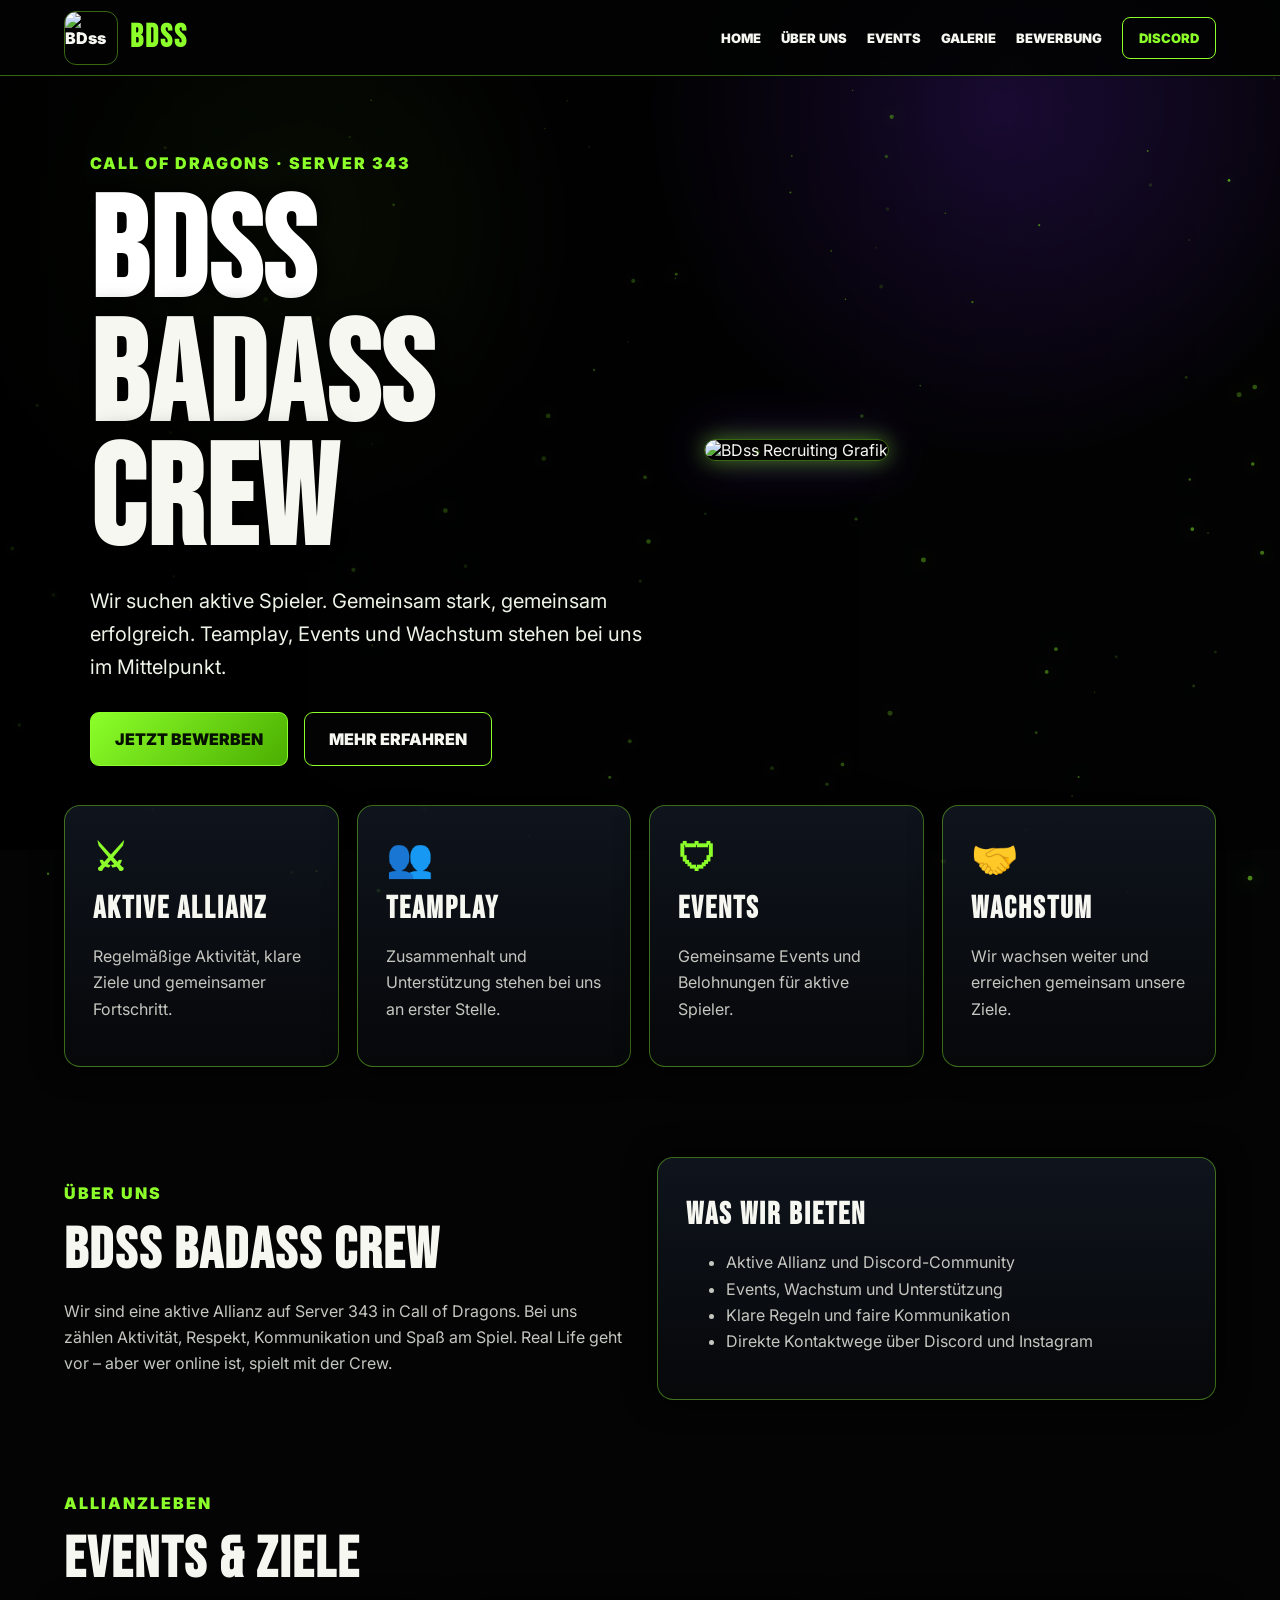
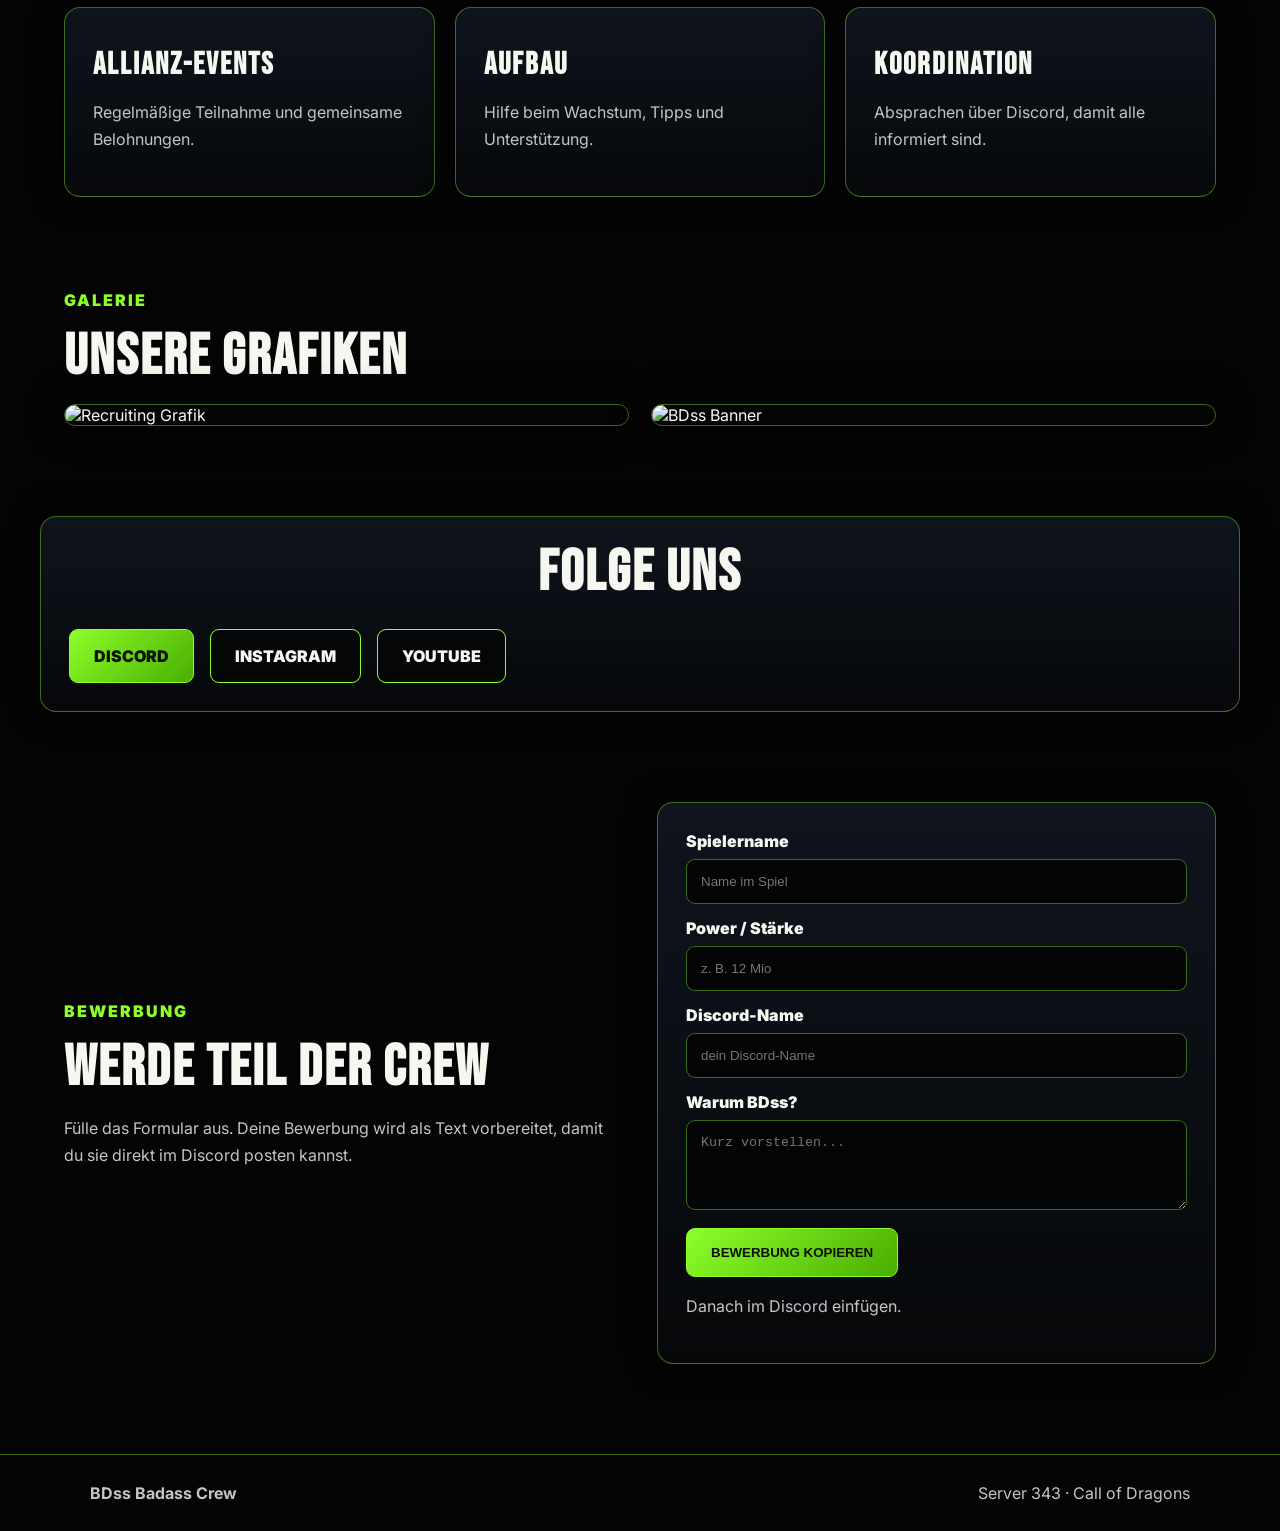
==== index.html @ 4052613f "Add files via upload" ====
<!doctype html>
<html lang="de">
<head>
  <meta charset="utf-8">
  <meta name="viewport" content="width=device-width, initial-scale=1">
  <title>BDss Badass Crew | Server 343</title>
  <meta name="description" content="BDss Badass Crew – aktive Call of Dragons Allianz auf Server 343. Wir suchen aktive Spieler.">
  <link rel="preconnect" href="https://fonts.googleapis.com">
  <link rel="preconnect" href="https://fonts.gstatic.com" crossorigin>
  <link href="https://fonts.googleapis.com/css2?family=Bebas+Neue&family=Inter:wght@400;600;800;900&display=swap" rel="stylesheet">
  <link rel="stylesheet" href="styles.css">
</head>
<body>
  <div class="loader" id="loader"><img src="assets/banner.jpg" alt="BDss Logo"><strong>BDss</strong><span>Badass Crew lädt...</span></div>
  <canvas id="particles"></canvas>
  <header class="header">
    <a class="logo" href="#home"><img src="assets/banner.jpg" alt="BDss"><span>BDss</span></a>
    <button class="menu" id="menu" aria-label="Menü öffnen">☰</button>
    <nav id="nav">
      <a href="#home">Home</a><a href="#about">Über uns</a><a href="#events">Events</a><a href="#gallery">Galerie</a><a href="#apply">Bewerbung</a><a class="join" href="https://discord.gg/4djd8aVTCr" target="_blank" rel="noreferrer">Discord</a>
    </nav>
  </header>
  <main id="home">
    <section class="hero">
      <div class="heroText reveal">
        <p class="tag">Call of Dragons · Server 343</p>
        <h1><span>BDss</span> Badass Crew</h1>
        <p class="lead">Wir suchen aktive Spieler. Gemeinsam stark, gemeinsam erfolgreich. Teamplay, Events und Wachstum stehen bei uns im Mittelpunkt.</p>
        <div class="buttons"><a class="btn primary" href="#apply">Jetzt bewerben</a><a class="btn" href="#about">Mehr erfahren</a></div>
      </div>
      <div class="heroImage reveal"><img src="assets/recruiting.png" alt="BDss Recruiting Grafik"></div>
    </section>
    <section class="features reveal">
      <article><b>⚔</b><h3>Aktive Allianz</h3><p>Regelmäßige Aktivität, klare Ziele und gemeinsamer Fortschritt.</p></article>
      <article><b>👥</b><h3>Teamplay</h3><p>Zusammenhalt und Unterstützung stehen bei uns an erster Stelle.</p></article>
      <article><b>🛡</b><h3>Events</h3><p>Gemeinsame Events und Belohnungen für aktive Spieler.</p></article>
      <article><b>🤝</b><h3>Wachstum</h3><p>Wir wachsen weiter und erreichen gemeinsam unsere Ziele.</p></article>
    </section>
    <section id="about" class="split reveal">
      <div><p class="tag">Über uns</p><h2>BDss Badass Crew</h2><p>Wir sind eine aktive Allianz auf Server 343 in Call of Dragons. Bei uns zählen Aktivität, Respekt, Kommunikation und Spaß am Spiel. Real Life geht vor – aber wer online ist, spielt mit der Crew.</p></div>
      <div class="panel"><h3>Was wir bieten</h3><ul><li>Aktive Allianz und Discord-Community</li><li>Events, Wachstum und Unterstützung</li><li>Klare Regeln und faire Kommunikation</li><li>Direkte Kontaktwege über Discord und Instagram</li></ul></div>
    </section>
    <section id="events" class="cards reveal"><p class="tag">Allianzleben</p><h2>Events & Ziele</h2><div class="cardGrid"><article><h3>Allianz-Events</h3><p>Regelmäßige Teilnahme und gemeinsame Belohnungen.</p></article><article><h3>Aufbau</h3><p>Hilfe beim Wachstum, Tipps und Unterstützung.</p></article><article><h3>Koordination</h3><p>Absprachen über Discord, damit alle informiert sind.</p></article></div></section>
    <section id="gallery" class="gallery reveal"><p class="tag">Galerie</p><h2>Unsere Grafiken</h2><div class="galleryGrid"><img src="assets/recruiting.png" alt="Recruiting Grafik"><img src="assets/banner.jpg" alt="BDss Banner"></div></section>
    <section class="social reveal"><h2>Folge uns</h2><div class="buttons"><a class="btn primary" href="https://discord.gg/4djd8aVTCr" target="_blank" rel="noreferrer">Discord</a><a class="btn" href="https://www.instagram.com/badxass_crew?igsh=dHUxNDdqbnhrd3Fq" target="_blank" rel="noreferrer">Instagram</a><a class="btn" href="https://youtube.com/@bdss343?si=A-qacQGp3ldYTy_J" target="_blank" rel="noreferrer">YouTube</a></div></section>
    <section id="apply" class="apply reveal"><div><p class="tag">Bewerbung</p><h2>Werde Teil der Crew</h2><p>Fülle das Formular aus. Deine Bewerbung wird als Text vorbereitet, damit du sie direkt im Discord posten kannst.</p></div><form id="form"><label>Spielername<input name="name" required placeholder="Name im Spiel"></label><label>Power / Stärke<input name="power" placeholder="z. B. 12 Mio"></label><label>Discord-Name<input name="discord" placeholder="dein Discord-Name"></label><label>Warum BDss?<textarea name="message" rows="4" placeholder="Kurz vorstellen..."></textarea></label><button class="btn primary" type="submit">Bewerbung kopieren</button><p id="note">Danach im Discord einfügen.</p></form></section>
  </main>
  <button id="top" class="top">↑</button>
  <footer><strong>BDss Badass Crew</strong><span>Server 343 · Call of Dragons</span></footer>
  <script src="script.js"></script>
</body>
</html>
---- styles.css ----
:root{--bg:#040405;--panel:#0d1015cc;--text:#f7f7f2;--muted:#c4c7c0;--green:#8cff2a;--green2:#4aae00;--purple:#7d31ff;--line:#8cff2a66;--glow:0 0 22px #8cff2a77,0 0 48px #7d31ff55}*{box-sizing:border-box}html{scroll-behavior:smooth}body{margin:0;background:var(--bg);color:var(--text);font-family:Inter,Arial,sans-serif;overflow-x:hidden}body:before{content:"";position:fixed;inset:0;background:radial-gradient(circle at 78% 12%,#7d31ff55,transparent 28%),radial-gradient(circle at 20% 25%,#8cff2a33,transparent 26%),#040405;z-index:-4}#particles{position:fixed;inset:0;width:100%;height:100%;z-index:-3}.loader{position:fixed;inset:0;background:#020302;z-index:99;display:grid;place-content:center;text-align:center;gap:12px;transition:.6s}.loader.hide{opacity:0;visibility:hidden}.loader img{width:150px;height:150px;object-fit:cover;border-radius:24px;border:1px solid var(--green);box-shadow:var(--glow)}.loader strong{font-family:'Bebas Neue';font-size:72px;color:var(--green);letter-spacing:5px}.loader span{text-transform:uppercase;font-weight:900;color:var(--muted)}.header{position:fixed;top:0;left:0;right:0;height:76px;display:flex;align-items:center;justify-content:space-between;padding:0 5vw;background:#020302dd;border-bottom:1px solid var(--line);backdrop-filter:blur(12px);z-index:20}.logo{display:flex;align-items:center;gap:12px;color:var(--text);text-decoration:none;font-weight:900}.logo img{width:54px;height:54px;object-fit:cover;border-radius:12px;border:1px solid var(--line)}.logo span,.hero h1,.split h2,.cards h2,.gallery h2,.social h2,.apply h2,h3{font-family:'Bebas Neue';letter-spacing:2px}.logo span{font-size:32px;color:var(--green)}nav{display:flex;align-items:center;gap:20px}nav a{color:var(--text);text-decoration:none;text-transform:uppercase;font-weight:900;font-size:13px}nav a:hover{color:var(--green);text-shadow:var(--glow)}.join{border:1px solid var(--green);padding:12px 16px;border-radius:8px;color:var(--green)}.menu{display:none;background:none;border:0;color:var(--green);font-size:32px}.hero{min-height:850px;display:grid;grid-template-columns:1fr .85fr;align-items:center;gap:42px;padding:120px 7vw 70px;position:relative}.hero:before{content:"";position:absolute;inset:0;background:linear-gradient(90deg,#000 0%,#000b 45%,#0005 100%),url('assets/banner.jpg') center/cover;z-index:-2;opacity:.88}.tag{color:var(--green);text-transform:uppercase;font-weight:900;letter-spacing:2px}.hero h1{font-size:clamp(72px,11vw,150px);line-height:.88;margin:0 0 20px;text-shadow:0 0 28px #000}.hero h1 span{display:block;color:#fff}.lead{font-size:20px;line-height:1.65;max-width:700px;color:#edf3e7}.buttons{display:flex;flex-wrap:wrap;gap:16px;margin-top:28px}.btn{display:inline-block;padding:16px 24px;border:1px solid var(--green);border-radius:9px;color:var(--text);text-decoration:none;text-transform:uppercase;font-weight:900;background:#030503aa;transition:.25s;cursor:pointer}.btn:hover{transform:translateY(-4px);box-shadow:var(--glow)}.primary{background:linear-gradient(135deg,var(--green),var(--green2));color:#061000}.heroImage img{width:100%;border-radius:18px;border:1px solid var(--line);box-shadow:var(--glow);animation:float 4s ease-in-out infinite}.features,.split,.cards,.gallery,.social,.apply{max-width:1200px;margin:0 auto 90px;padding:0 24px}.features{display:grid;grid-template-columns:repeat(4,1fr);gap:18px;margin-top:-45px}.features article,.panel,.cardGrid article,.social,.apply form{background:linear-gradient(180deg,#111721dd,#07090bdd);border:1px solid var(--line);border-radius:16px;padding:28px;box-shadow:0 0 30px #000;transition:.25s}.features article:hover,.cardGrid article:hover,.panel:hover{transform:translateY(-8px);box-shadow:var(--glow)}.features b{font-size:38px;color:var(--green)}h2{font-size:58px;line-height:.95;margin:0 0 20px}h3{font-size:31px;margin:10px 0}p,li{color:var(--muted);line-height:1.65}.split,.apply{display:grid;grid-template-columns:1fr 1fr;gap:34px;align-items:center}.cardGrid{display:grid;grid-template-columns:repeat(3,1fr);gap:20px}.galleryGrid{display:grid;grid-template-columns:repeat(2,1fr);gap:22px}.galleryGrid img{width:100%;border-radius:16px;border:1px solid var(--line);box-shadow:0 0 35px #000;cursor:pointer;transition:.25s}.galleryGrid img:hover{transform:scale(1.03);box-shadow:var(--glow)}.social{text-align:center}.apply label{display:block;font-weight:900;margin-bottom:14px}.apply input,.apply textarea{width:100%;margin-top:8px;padding:14px;border-radius:9px;border:1px solid var(--line);background:#030405;color:var(--text)}.top{position:fixed;right:22px;bottom:22px;width:52px;height:52px;border-radius:50%;border:1px solid var(--green);background:#050607;color:var(--green);font-size:26px;box-shadow:var(--glow);opacity:0;pointer-events:none;transition:.25s;z-index:30}.top.show{opacity:1;pointer-events:auto}footer{border-top:1px solid var(--line);padding:28px 7vw;display:flex;justify-content:space-between;background:#030405;color:var(--muted)}.reveal{opacity:0;transform:translateY(34px);transition:.8s}.reveal.show{opacity:1;transform:none}@keyframes float{50%{transform:translateY(-14px)}}@media(max-width:900px){.menu{display:block}nav{position:absolute;top:76px;left:0;right:0;display:none;flex-direction:column;background:#020302;padding:22px;border-bottom:1px solid var(--line)}nav.open{display:flex}.hero,.split,.apply{grid-template-columns:1fr}.hero{padding-top:110px;min-height:auto}.heroImage{order:-1}.features,.cardGrid,.galleryGrid{grid-template-columns:1fr}h2{font-size:46px}.hero h1{font-size:70px}footer{flex-direction:column;gap:8px}}
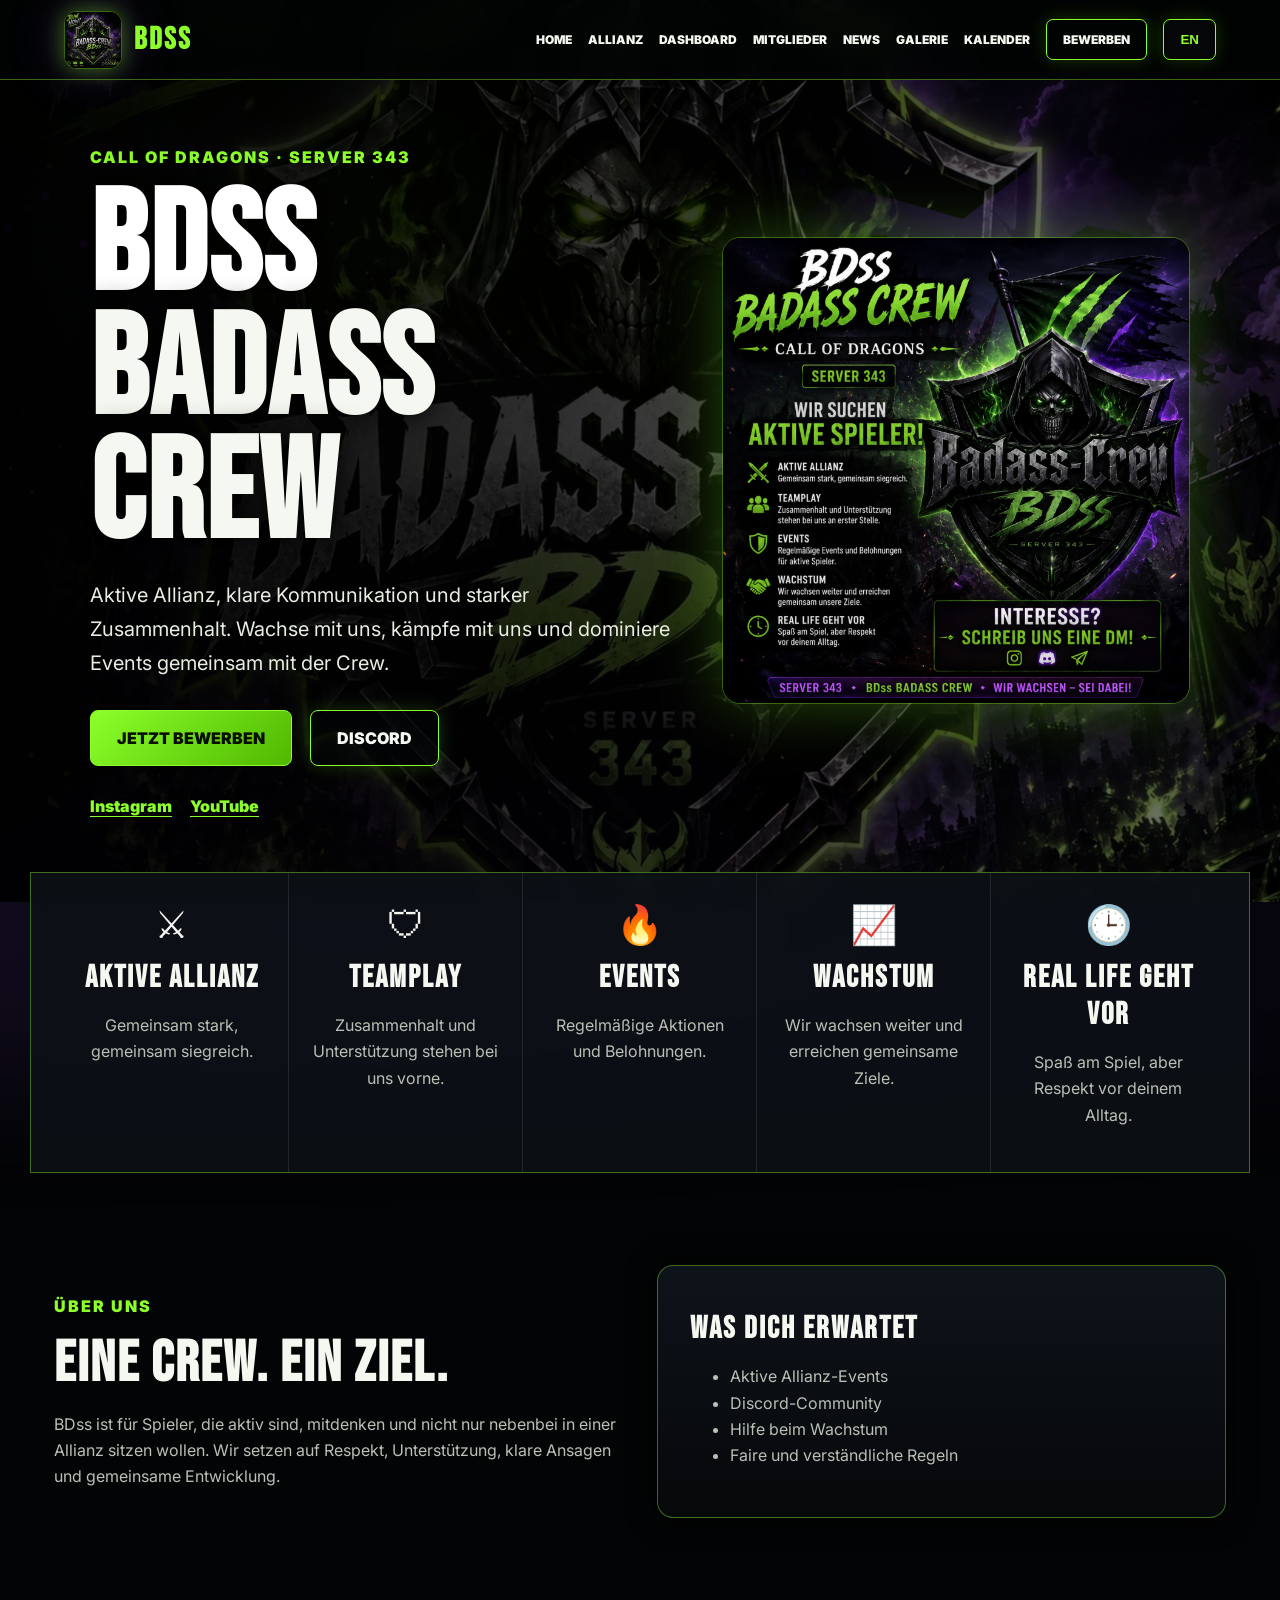
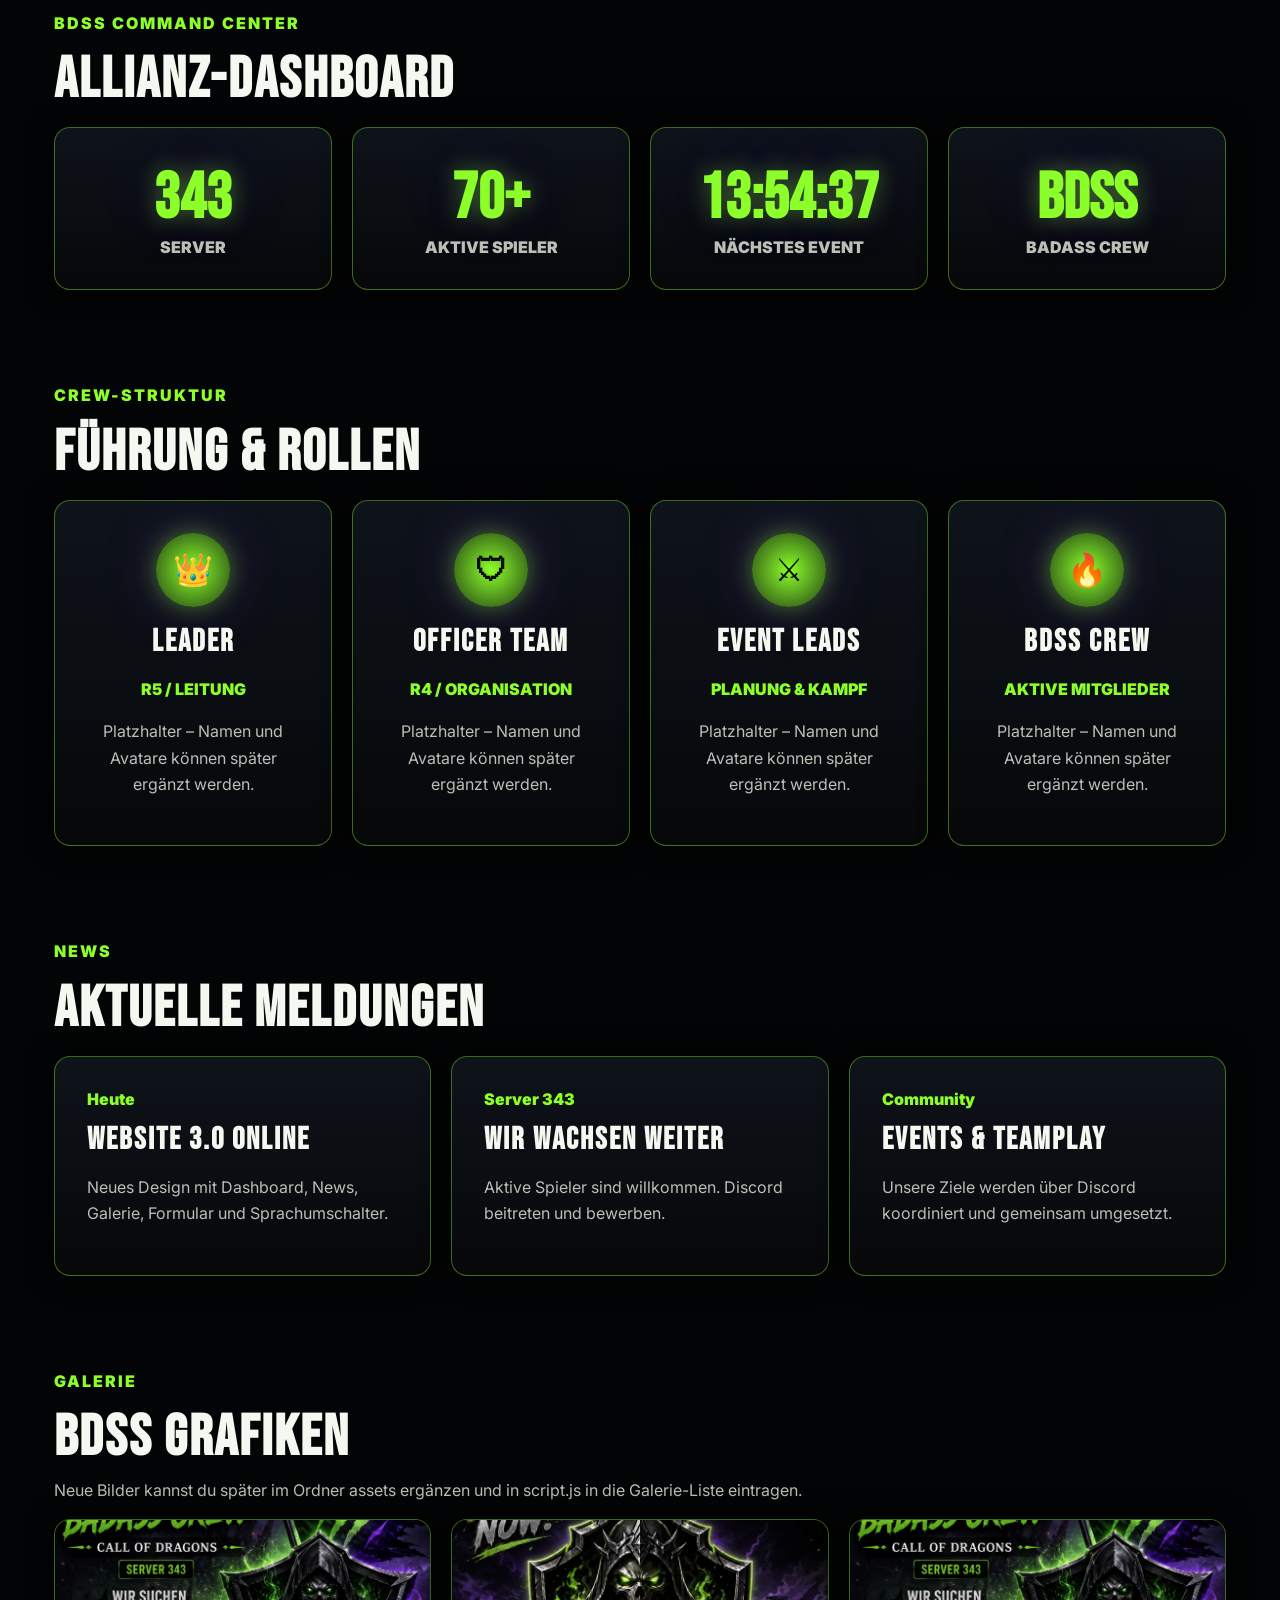
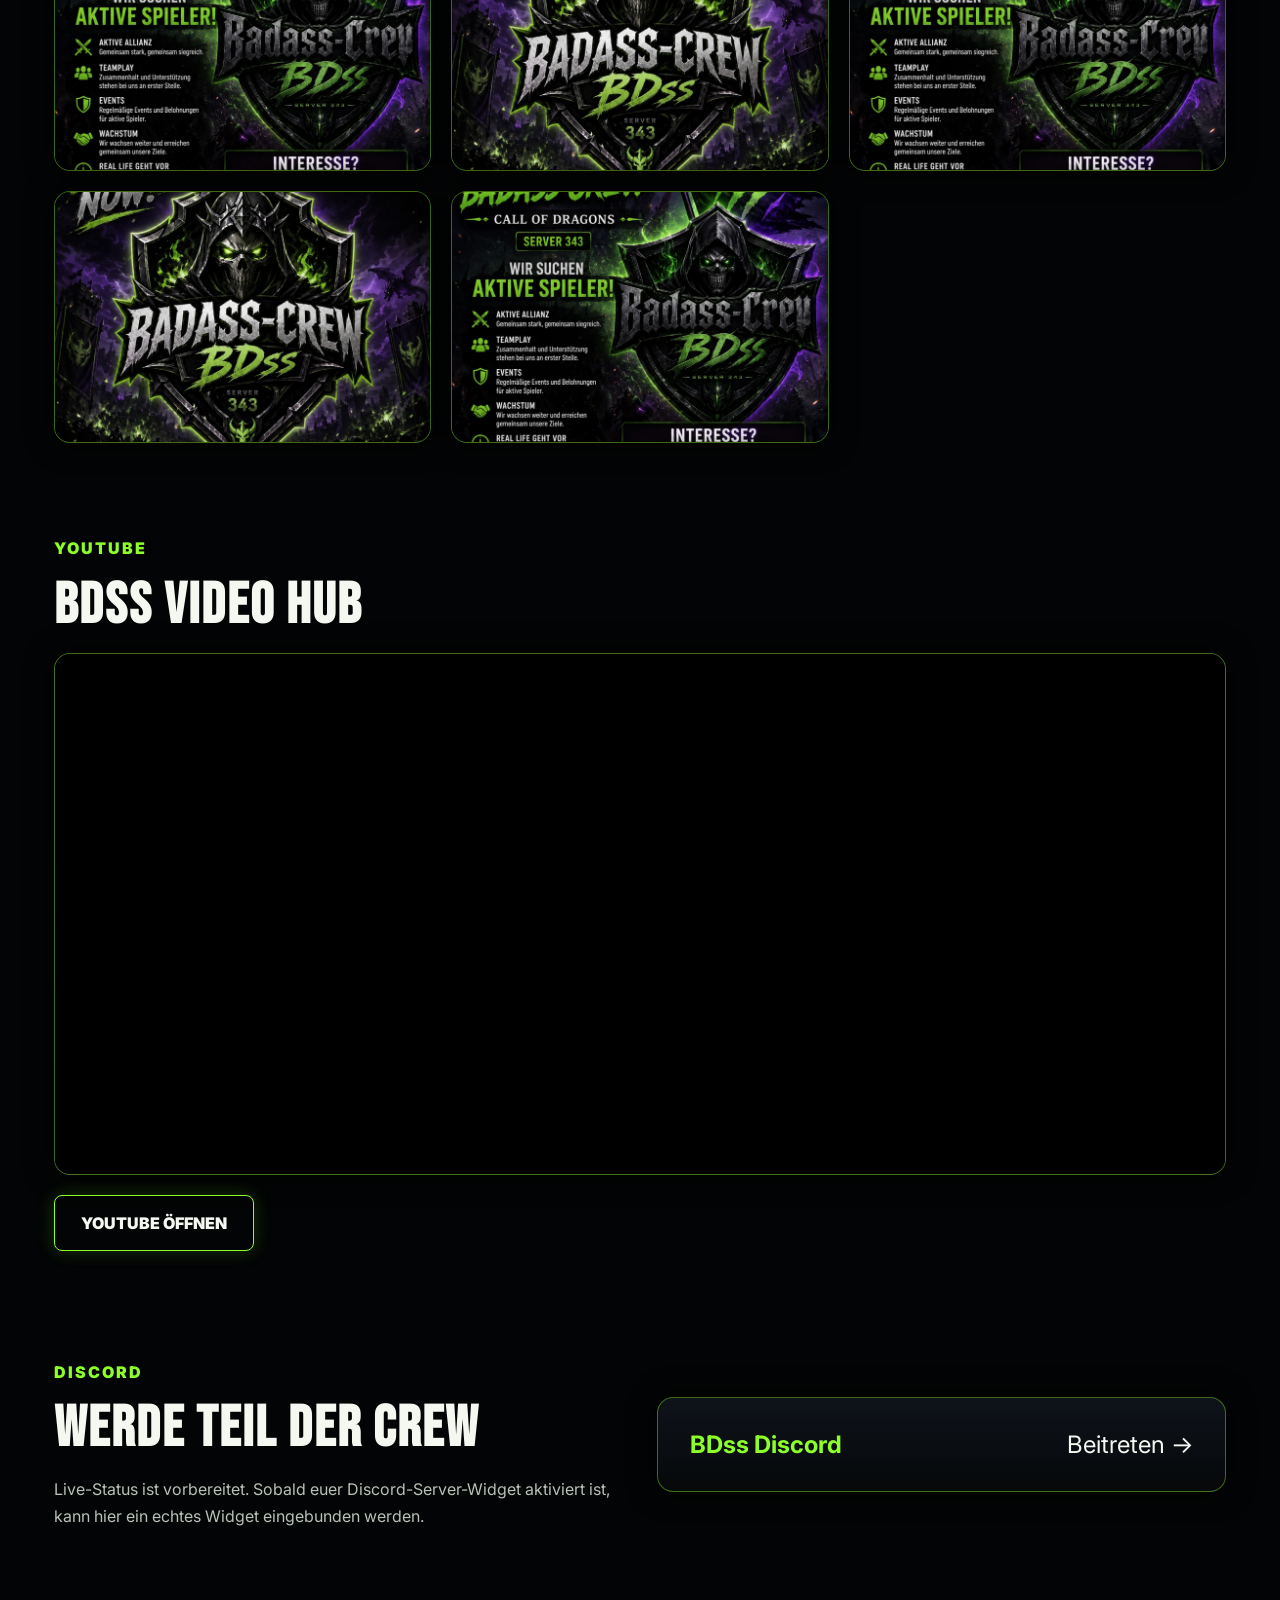
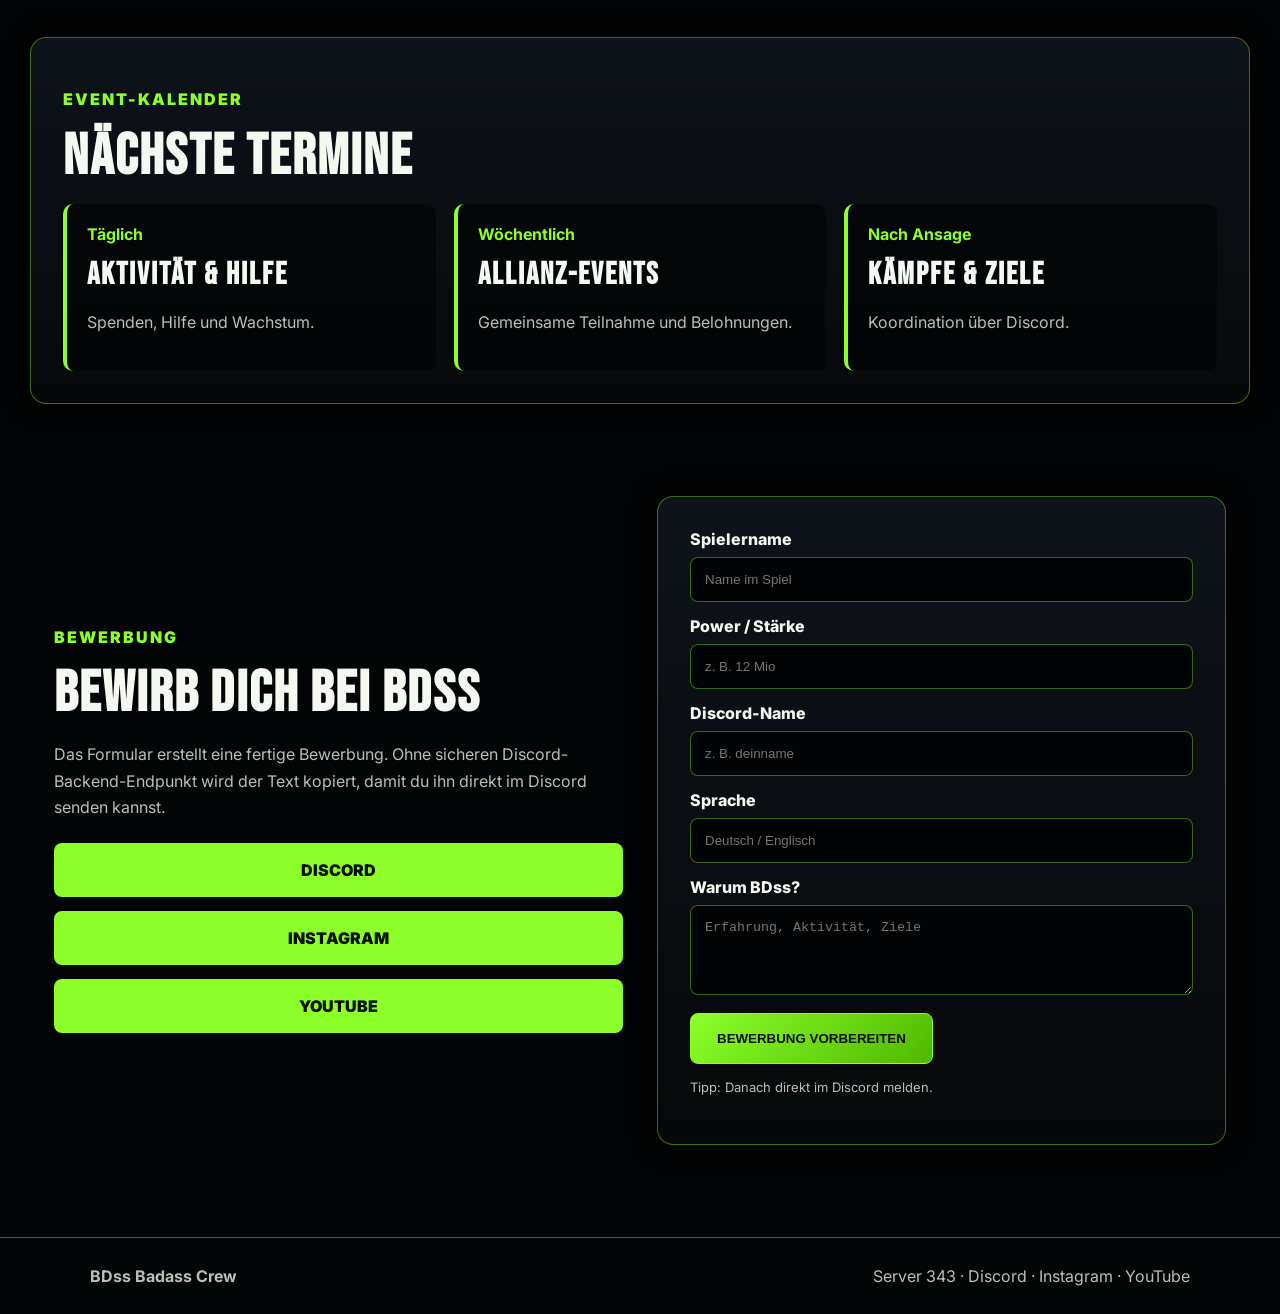
==== commit addb600d: "Fix Netlify image paths" ====
--- a/index.html
+++ b/index.html
@@ -1,52 +1,175 @@
 <!doctype html>
 <html lang="de">
 <head>
-  <meta charset="utf-8">
-  <meta name="viewport" content="width=device-width, initial-scale=1">
-  <title>BDss Badass Crew | Server 343</title>
-  <meta name="description" content="BDss Badass Crew – aktive Call of Dragons Allianz auf Server 343. Wir suchen aktive Spieler.">
+  <meta charset="utf-8" />
+  <meta name="viewport" content="width=device-width, initial-scale=1" />
+  <title>BDss Badass Crew | Call of Dragons Server 343</title>
+  <meta name="description" content="BDss Badass Crew – aktive Call of Dragons Allianz auf Server 343. Teamplay, Events, Discord, Galerie, Bewerbung und News." />
+  <meta name="theme-color" content="#8cff2a" />
+  <meta property="og:title" content="BDss Badass Crew | Server 343" />
+  <meta property="og:description" content="Werde Teil der BDss Badass Crew. Aktiv, stark, respektvoll und gemeinsam siegreich." />
+  <meta property="og:image" content="banner.jpg" />
   <link rel="preconnect" href="https://fonts.googleapis.com">
   <link rel="preconnect" href="https://fonts.gstatic.com" crossorigin>
   <link href="https://fonts.googleapis.com/css2?family=Bebas+Neue&family=Inter:wght@400;600;800;900&display=swap" rel="stylesheet">
-  <link rel="stylesheet" href="styles.css">
+  <link rel="stylesheet" href="styles.css" />
 </head>
 <body>
-  <div class="loader" id="loader"><img src="assets/banner.jpg" alt="BDss Logo"><strong>BDss</strong><span>Badass Crew lädt...</span></div>
-  <canvas id="particles"></canvas>
-  <header class="header">
-    <a class="logo" href="#home"><img src="assets/banner.jpg" alt="BDss"><span>BDss</span></a>
-    <button class="menu" id="menu" aria-label="Menü öffnen">☰</button>
-    <nav id="nav">
-      <a href="#home">Home</a><a href="#about">Über uns</a><a href="#events">Events</a><a href="#gallery">Galerie</a><a href="#apply">Bewerbung</a><a class="join" href="https://discord.gg/4djd8aVTCr" target="_blank" rel="noreferrer">Discord</a>
+  <div id="intro" class="intro" aria-label="BDss Intro">
+    <div class="intro-orb"></div>
+    <img src="banner.jpg" alt="BDss Badass Crew Logo" />
+    <h1>BDss</h1>
+    <p data-i18n="introText">Badass Crew wird geladen</p>
+    <div class="intro-bar"><span></span></div>
+  </div>
+
+  <canvas id="stars" aria-hidden="true"></canvas>
+  <div class="fog fog-a" aria-hidden="true"></div>
+  <div class="fog fog-b" aria-hidden="true"></div>
+  <div class="energy-lines" aria-hidden="true"></div>
+
+  <header class="site-header">
+    <a class="brand" href="#home" aria-label="Zur Startseite"><img src="banner.jpg" alt="BDss Logo"><span>BDss</span></a>
+    <button class="menu-btn" aria-label="Menü öffnen">☰</button>
+    <nav class="nav" aria-label="Hauptnavigation">
+      <a href="#home" data-i18n="navHome">Home</a>
+      <a href="#alliance" data-i18n="navAlliance">Allianz</a>
+      <a href="#dashboard" data-i18n="navDashboard">Dashboard</a>
+      <a href="#members" data-i18n="navMembers">Mitglieder</a>
+      <a href="#news" data-i18n="navNews">News</a>
+      <a href="#gallery" data-i18n="navGallery">Galerie</a>
+      <a href="#calendar" data-i18n="navCalendar">Kalender</a>
+      <a href="#apply" class="nav-cta" data-i18n="navApply">Bewerben</a>
+      <button id="langToggle" class="lang-toggle" type="button">EN</button>
     </nav>
   </header>
+
   <main id="home">
-    <section class="hero">
-      <div class="heroText reveal">
-        <p class="tag">Call of Dragons · Server 343</p>
+    <section class="hero scene">
+      <div class="hero-bg" data-depth="0.12"></div>
+      <div class="dragon-silhouette" data-depth="0.3" aria-hidden="true"></div>
+      <div class="hero-content reveal" data-depth="0.06">
+        <p class="eyebrow">Call of Dragons · Server 343</p>
         <h1><span>BDss</span> Badass Crew</h1>
-        <p class="lead">Wir suchen aktive Spieler. Gemeinsam stark, gemeinsam erfolgreich. Teamplay, Events und Wachstum stehen bei uns im Mittelpunkt.</p>
-        <div class="buttons"><a class="btn primary" href="#apply">Jetzt bewerben</a><a class="btn" href="#about">Mehr erfahren</a></div>
+        <p class="lead" data-i18n="heroLead">Aktive Allianz, klare Kommunikation und starker Zusammenhalt. Wachse mit uns, kämpfe mit uns und dominiere Events gemeinsam mit der Crew.</p>
+        <div class="actions">
+          <a class="btn primary" href="#apply" data-i18n="applyNow">Jetzt bewerben</a>
+          <a class="btn ghost" href="https://discord.gg/4djd8aVTCr" target="_blank" rel="noreferrer">Discord</a>
+        </div>
+        <div class="social-mini">
+          <a href="https://www.instagram.com/badxass_crew?igsh=dHUxNDdqbnhrd3Fq" target="_blank" rel="noreferrer">Instagram</a>
+          <a href="https://youtube.com/@bdss343?si=A-qacQGp3ldYTy_J" target="_blank" rel="noreferrer">YouTube</a>
+        </div>
       </div>
-      <div class="heroImage reveal"><img src="assets/recruiting.png" alt="BDss Recruiting Grafik"></div>
+      <div class="hero-card tilt reveal" data-depth="0.18">
+        <img src="recruiting.png" alt="BDss Recruiting Grafik">
+        <div class="card-glow"></div>
+      </div>
     </section>
-    <section class="features reveal">
-      <article><b>⚔</b><h3>Aktive Allianz</h3><p>Regelmäßige Aktivität, klare Ziele und gemeinsamer Fortschritt.</p></article>
-      <article><b>👥</b><h3>Teamplay</h3><p>Zusammenhalt und Unterstützung stehen bei uns an erster Stelle.</p></article>
-      <article><b>🛡</b><h3>Events</h3><p>Gemeinsame Events und Belohnungen für aktive Spieler.</p></article>
-      <article><b>🤝</b><h3>Wachstum</h3><p>Wir wachsen weiter und erreichen gemeinsam unsere Ziele.</p></article>
+
+    <section class="value-grid reveal" aria-label="BDss Werte">
+      <article><span>⚔</span><h3 data-i18n="value1Title">Aktive Allianz</h3><p data-i18n="value1Text">Gemeinsam stark, gemeinsam siegreich.</p></article>
+      <article><span>🛡</span><h3 data-i18n="value2Title">Teamplay</h3><p data-i18n="value2Text">Zusammenhalt und Unterstützung stehen bei uns vorne.</p></article>
+      <article><span>🔥</span><h3 data-i18n="value3Title">Events</h3><p data-i18n="value3Text">Regelmäßige Aktionen und Belohnungen.</p></article>
+      <article><span>📈</span><h3 data-i18n="value4Title">Wachstum</h3><p data-i18n="value4Text">Wir wachsen weiter und erreichen gemeinsame Ziele.</p></article>
+      <article><span>🕒</span><h3 data-i18n="value5Title">Real Life geht vor</h3><p data-i18n="value5Text">Spaß am Spiel, aber Respekt vor deinem Alltag.</p></article>
     </section>
-    <section id="about" class="split reveal">
-      <div><p class="tag">Über uns</p><h2>BDss Badass Crew</h2><p>Wir sind eine aktive Allianz auf Server 343 in Call of Dragons. Bei uns zählen Aktivität, Respekt, Kommunikation und Spaß am Spiel. Real Life geht vor – aber wer online ist, spielt mit der Crew.</p></div>
-      <div class="panel"><h3>Was wir bieten</h3><ul><li>Aktive Allianz und Discord-Community</li><li>Events, Wachstum und Unterstützung</li><li>Klare Regeln und faire Kommunikation</li><li>Direkte Kontaktwege über Discord und Instagram</li></ul></div>
+
+    <section id="alliance" class="split reveal">
+      <div>
+        <p class="eyebrow" data-i18n="aboutEyebrow">Über uns</p>
+        <h2 data-i18n="aboutTitle">Eine Crew. Ein Ziel.</h2>
+        <p data-i18n="aboutText">BDss ist für Spieler, die aktiv sind, mitdenken und nicht nur nebenbei in einer Allianz sitzen wollen. Wir setzen auf Respekt, Unterstützung, klare Ansagen und gemeinsame Entwicklung.</p>
+      </div>
+      <div class="panel hover-card">
+        <h3 data-i18n="expectTitle">Was dich erwartet</h3>
+        <ul>
+          <li data-i18n="expect1">Aktive Allianz-Events</li>
+          <li data-i18n="expect2">Discord-Community</li>
+          <li data-i18n="expect3">Hilfe beim Wachstum</li>
+          <li data-i18n="expect4">Faire und verständliche Regeln</li>
+        </ul>
+      </div>
     </section>
-    <section id="events" class="cards reveal"><p class="tag">Allianzleben</p><h2>Events & Ziele</h2><div class="cardGrid"><article><h3>Allianz-Events</h3><p>Regelmäßige Teilnahme und gemeinsame Belohnungen.</p></article><article><h3>Aufbau</h3><p>Hilfe beim Wachstum, Tipps und Unterstützung.</p></article><article><h3>Koordination</h3><p>Absprachen über Discord, damit alle informiert sind.</p></article></div></section>
-    <section id="gallery" class="gallery reveal"><p class="tag">Galerie</p><h2>Unsere Grafiken</h2><div class="galleryGrid"><img src="assets/recruiting.png" alt="Recruiting Grafik"><img src="assets/banner.jpg" alt="BDss Banner"></div></section>
-    <section class="social reveal"><h2>Folge uns</h2><div class="buttons"><a class="btn primary" href="https://discord.gg/4djd8aVTCr" target="_blank" rel="noreferrer">Discord</a><a class="btn" href="https://www.instagram.com/badxass_crew?igsh=dHUxNDdqbnhrd3Fq" target="_blank" rel="noreferrer">Instagram</a><a class="btn" href="https://youtube.com/@bdss343?si=A-qacQGp3ldYTy_J" target="_blank" rel="noreferrer">YouTube</a></div></section>
-    <section id="apply" class="apply reveal"><div><p class="tag">Bewerbung</p><h2>Werde Teil der Crew</h2><p>Fülle das Formular aus. Deine Bewerbung wird als Text vorbereitet, damit du sie direkt im Discord posten kannst.</p></div><form id="form"><label>Spielername<input name="name" required placeholder="Name im Spiel"></label><label>Power / Stärke<input name="power" placeholder="z. B. 12 Mio"></label><label>Discord-Name<input name="discord" placeholder="dein Discord-Name"></label><label>Warum BDss?<textarea name="message" rows="4" placeholder="Kurz vorstellen..."></textarea></label><button class="btn primary" type="submit">Bewerbung kopieren</button><p id="note">Danach im Discord einfügen.</p></form></section>
+
+    <section id="dashboard" class="dashboard reveal">
+      <p class="eyebrow">BDss Command Center</p>
+      <h2 data-i18n="dashTitle">Allianz-Dashboard</h2>
+      <div class="stat-grid">
+        <article><strong>343</strong><span>Server</span></article>
+        <article><strong id="memberCount">70+</strong><span data-i18n="membersActive">Aktive Spieler</span></article>
+        <article><strong id="countdown">--:--:--</strong><span data-i18n="nextEvent">Nächstes Event</span></article>
+        <article><strong>BDss</strong><span>Badass Crew</span></article>
+      </div>
+    </section>
+
+    <section id="members" class="members reveal">
+      <p class="eyebrow" data-i18n="membersEyebrow">Crew-Struktur</p>
+      <h2 data-i18n="membersTitle">Führung & Rollen</h2>
+      <div class="member-grid" id="memberGrid"></div>
+    </section>
+
+    <section id="news" class="news reveal">
+      <p class="eyebrow">News</p>
+      <h2 data-i18n="newsTitle">Aktuelle Meldungen</h2>
+      <div class="news-grid" id="newsGrid"></div>
+    </section>
+
+    <section id="gallery" class="gallery reveal">
+      <p class="eyebrow" data-i18n="galleryEyebrow">Galerie</p>
+      <h2 data-i18n="galleryTitle">BDss Grafiken</h2>
+      <p class="muted" data-i18n="galleryText">Neue Bilder kannst du später im Ordner assets ergänzen und in script.js in die Galerie-Liste eintragen.</p>
+      <div class="gallery-grid" id="galleryGrid"></div>
+    </section>
+
+    <section id="videos" class="videos reveal">
+      <p class="eyebrow">YouTube</p>
+      <h2 data-i18n="videoTitle">BDss Video Hub</h2>
+      <div class="video-shell"><iframe src="https://www.youtube.com/embed?listType=user_uploads&list=bdss343" title="BDss YouTube Videos" loading="lazy" allowfullscreen></iframe></div>
+      <a class="btn ghost" href="https://youtube.com/@bdss343?si=A-qacQGp3ldYTy_J" target="_blank" rel="noreferrer" data-i18n="openYoutube">YouTube öffnen</a>
+    </section>
+
+    <section class="discord reveal">
+      <div>
+        <p class="eyebrow">Discord</p>
+        <h2 data-i18n="discordTitle">Werde Teil der Crew</h2>
+        <p data-i18n="discordText">Live-Status ist vorbereitet. Sobald euer Discord-Server-Widget aktiviert ist, kann hier ein echtes Widget eingebunden werden.</p>
+      </div>
+      <a class="discord-card hover-card" href="https://discord.gg/4djd8aVTCr" target="_blank" rel="noreferrer"><strong>BDss Discord</strong><span data-i18n="joinNow">Beitreten →</span></a>
+    </section>
+
+    <section id="calendar" class="calendar reveal">
+      <p class="eyebrow" data-i18n="calendarEyebrow">Event-Kalender</p>
+      <h2 data-i18n="calendarTitle">Nächste Termine</h2>
+      <div class="event-list" id="eventList"></div>
+    </section>
+
+    <section id="apply" class="apply reveal">
+      <div>
+        <p class="eyebrow" data-i18n="applyEyebrow">Bewerbung</p>
+        <h2 data-i18n="applyTitle">Bewirb dich bei BDss</h2>
+        <p data-i18n="applyText">Das Formular erstellt eine fertige Bewerbung. Ohne sicheren Discord-Backend-Endpunkt wird der Text kopiert, damit du ihn direkt im Discord senden kannst.</p>
+        <div class="contact-buttons">
+          <a href="https://discord.gg/4djd8aVTCr" target="_blank" rel="noreferrer">Discord</a>
+          <a href="https://www.instagram.com/badxass_crew?igsh=dHUxNDdqbnhrd3Fq" target="_blank" rel="noreferrer">Instagram</a>
+          <a href="https://youtube.com/@bdss343?si=A-qacQGp3ldYTy_J" target="_blank" rel="noreferrer">YouTube</a>
+        </div>
+      </div>
+      <form class="apply-form" id="applyForm">
+        <label data-i18n="formName">Spielername<input name="name" required placeholder="Name im Spiel"></label>
+        <label data-i18n="formPower">Power / Stärke<input name="power" placeholder="z. B. 12 Mio"></label>
+        <label data-i18n="formDiscord">Discord-Name<input name="discord" placeholder="z. B. deinname"></label>
+        <label data-i18n="formLanguage">Sprache<input name="language" placeholder="Deutsch / Englisch"></label>
+        <label data-i18n="formMessage">Warum BDss?<textarea name="message" rows="4" placeholder="Erfahrung, Aktivität, Ziele"></textarea></label>
+        <button class="btn primary" type="submit" data-i18n="formSend">Bewerbung vorbereiten</button>
+        <p class="form-note" id="formNote" data-i18n="formNote">Tipp: Danach direkt im Discord melden.</p>
+      </form>
+    </section>
   </main>
-  <button id="top" class="top">↑</button>
-  <footer><strong>BDss Badass Crew</strong><span>Server 343 · Call of Dragons</span></footer>
+
+  <div class="lightbox" id="lightbox" aria-hidden="true"><button aria-label="Schließen">×</button><img alt="Galeriebild"></div>
+  <button id="backTop" class="back-top" aria-label="Zurück nach oben">↑</button>
+  <footer><strong>BDss Badass Crew</strong><span>Server 343 · Discord · Instagram · YouTube</span></footer>
   <script src="script.js"></script>
 </body>
 </html>
--- a/styles.css
+++ b/styles.css
@@ -1 +1 @@
-:root{--bg:#040405;--panel:#0d1015cc;--text:#f7f7f2;--muted:#c4c7c0;--green:#8cff2a;--green2:#4aae00;--purple:#7d31ff;--line:#8cff2a66;--glow:0 0 22px #8cff2a77,0 0 48px #7d31ff55}*{box-sizing:border-box}html{scroll-behavior:smooth}body{margin:0;background:var(--bg);color:var(--text);font-family:Inter,Arial,sans-serif;overflow-x:hidden}body:before{content:"";position:fixed;inset:0;background:radial-gradient(circle at 78% 12%,#7d31ff55,transparent 28%),radial-gradient(circle at 20% 25%,#8cff2a33,transparent 26%),#040405;z-index:-4}#particles{position:fixed;inset:0;width:100%;height:100%;z-index:-3}.loader{position:fixed;inset:0;background:#020302;z-index:99;display:grid;place-content:center;text-align:center;gap:12px;transition:.6s}.loader.hide{opacity:0;visibility:hidden}.loader img{width:150px;height:150px;object-fit:cover;border-radius:24px;border:1px solid var(--green);box-shadow:var(--glow)}.loader strong{font-family:'Bebas Neue';font-size:72px;color:var(--green);letter-spacing:5px}.loader span{text-transform:uppercase;font-weight:900;color:var(--muted)}.header{position:fixed;top:0;left:0;right:0;height:76px;display:flex;align-items:center;justify-content:space-between;padding:0 5vw;background:#020302dd;border-bottom:1px solid var(--line);backdrop-filter:blur(12px);z-index:20}.logo{display:flex;align-items:center;gap:12px;color:var(--text);text-decoration:none;font-weight:900}.logo img{width:54px;height:54px;object-fit:cover;border-radius:12px;border:1px solid var(--line)}.logo span,.hero h1,.split h2,.cards h2,.gallery h2,.social h2,.apply h2,h3{font-family:'Bebas Neue';letter-spacing:2px}.logo span{font-size:32px;color:var(--green)}nav{display:flex;align-items:center;gap:20px}nav a{color:var(--text);text-decoration:none;text-transform:uppercase;font-weight:900;font-size:13px}nav a:hover{color:var(--green);text-shadow:var(--glow)}.join{border:1px solid var(--green);padding:12px 16px;border-radius:8px;color:var(--green)}.menu{display:none;background:none;border:0;color:var(--green);font-size:32px}.hero{min-height:850px;display:grid;grid-template-columns:1fr .85fr;align-items:center;gap:42px;padding:120px 7vw 70px;position:relative}.hero:before{content:"";position:absolute;inset:0;background:linear-gradient(90deg,#000 0%,#000b 45%,#0005 100%),url('assets/banner.jpg') center/cover;z-index:-2;opacity:.88}.tag{color:var(--green);text-transform:uppercase;font-weight:900;letter-spacing:2px}.hero h1{font-size:clamp(72px,11vw,150px);line-height:.88;margin:0 0 20px;text-shadow:0 0 28px #000}.hero h1 span{display:block;color:#fff}.lead{font-size:20px;line-height:1.65;max-width:700px;color:#edf3e7}.buttons{display:flex;flex-wrap:wrap;gap:16px;margin-top:28px}.btn{display:inline-block;padding:16px 24px;border:1px solid var(--green);border-radius:9px;color:var(--text);text-decoration:none;text-transform:uppercase;font-weight:900;background:#030503aa;transition:.25s;cursor:pointer}.btn:hover{transform:translateY(-4px);box-shadow:var(--glow)}.primary{background:linear-gradient(135deg,var(--green),var(--green2));color:#061000}.heroImage img{width:100%;border-radius:18px;border:1px solid var(--line);box-shadow:var(--glow);animation:float 4s ease-in-out infinite}.features,.split,.cards,.gallery,.social,.apply{max-width:1200px;margin:0 auto 90px;padding:0 24px}.features{display:grid;grid-template-columns:repeat(4,1fr);gap:18px;margin-top:-45px}.features article,.panel,.cardGrid article,.social,.apply form{background:linear-gradient(180deg,#111721dd,#07090bdd);border:1px solid var(--line);border-radius:16px;padding:28px;box-shadow:0 0 30px #000;transition:.25s}.features article:hover,.cardGrid article:hover,.panel:hover{transform:translateY(-8px);box-shadow:var(--glow)}.features b{font-size:38px;color:var(--green)}h2{font-size:58px;line-height:.95;margin:0 0 20px}h3{font-size:31px;margin:10px 0}p,li{color:var(--muted);line-height:1.65}.split,.apply{display:grid;grid-template-columns:1fr 1fr;gap:34px;align-items:center}.cardGrid{display:grid;grid-template-columns:repeat(3,1fr);gap:20px}.galleryGrid{display:grid;grid-template-columns:repeat(2,1fr);gap:22px}.galleryGrid img{width:100%;border-radius:16px;border:1px solid var(--line);box-shadow:0 0 35px #000;cursor:pointer;transition:.25s}.galleryGrid img:hover{transform:scale(1.03);box-shadow:var(--glow)}.social{text-align:center}.apply label{display:block;font-weight:900;margin-bottom:14px}.apply input,.apply textarea{width:100%;margin-top:8px;padding:14px;border-radius:9px;border:1px solid var(--line);background:#030405;color:var(--text)}.top{position:fixed;right:22px;bottom:22px;width:52px;height:52px;border-radius:50%;border:1px solid var(--green);background:#050607;color:var(--green);font-size:26px;box-shadow:var(--glow);opacity:0;pointer-events:none;transition:.25s;z-index:30}.top.show{opacity:1;pointer-events:auto}footer{border-top:1px solid var(--line);padding:28px 7vw;display:flex;justify-content:space-between;background:#030405;color:var(--muted)}.reveal{opacity:0;transform:translateY(34px);transition:.8s}.reveal.show{opacity:1;transform:none}@keyframes float{50%{transform:translateY(-14px)}}@media(max-width:900px){.menu{display:block}nav{position:absolute;top:76px;left:0;right:0;display:none;flex-direction:column;background:#020302;padding:22px;border-bottom:1px solid var(--line)}nav.open{display:flex}.hero,.split,.apply{grid-template-columns:1fr}.hero{padding-top:110px;min-height:auto}.heroImage{order:-1}.features,.cardGrid,.galleryGrid{grid-template-columns:1fr}h2{font-size:46px}.hero h1{font-size:70px}footer{flex-direction:column;gap:8px}}+:root{--bg:#030405;--panel:#0d1117e6;--panel2:#121821cc;--text:#f5f7f1;--muted:#b9c0b6;--green:#8cff2a;--green2:#4fb800;--purple:#8737ff;--line:#8cff2a66;--danger:#d6f5c4;--glow:0 0 22px #8cff2a66,0 0 55px #8737ff44}*{box-sizing:border-box}html{scroll-behavior:smooth}body{margin:0;background:var(--bg);color:var(--text);font-family:Inter,system-ui,sans-serif;overflow-x:hidden}body:before{content:"";position:fixed;inset:0;background:radial-gradient(circle at 80% 12%,#8737ff42,transparent 27%),radial-gradient(circle at 22% 25%,#8cff2a2d,transparent 26%),linear-gradient(#020302,#07050a);z-index:-7}#stars{position:fixed;inset:0;width:100%;height:100%;z-index:-3;pointer-events:none}.fog{position:fixed;inset:-20%;z-index:-5;filter:blur(70px);opacity:.55;pointer-events:none}.fog-a{background:conic-gradient(from 90deg,#0000,#8737ff33,#8cff2a22,#0000);animation:spin 24s linear infinite}.fog-b{background:radial-gradient(circle,#8cff2a1f,transparent 48%);animation:drift 18s ease-in-out infinite}.energy-lines{position:fixed;inset:0;z-index:-2;background:linear-gradient(115deg,#0000 0 47%,#8cff2a18 48%,#0000 50% 100%);background-size:260px 260px;opacity:.35;animation:lines 8s linear infinite}.intro{position:fixed;inset:0;background:#020302;z-index:100;display:grid;place-content:center;text-align:center;transition:.9s;overflow:hidden}.intro.hide{opacity:0;visibility:hidden}.intro:before{content:"";position:absolute;inset:0;background:radial-gradient(circle,#8cff2a20,transparent 34%),radial-gradient(circle at 70% 30%,#8737ff30,transparent 28%)}.intro img{position:relative;width:170px;height:170px;object-fit:cover;border-radius:30px;border:1px solid var(--green);box-shadow:var(--glow);animation:introPulse 1.2s infinite alternate}.intro-orb{position:absolute;width:460px;height:460px;border:1px solid #8cff2a33;border-radius:50%;left:50%;top:50%;transform:translate(-50%,-50%);box-shadow:inset 0 0 60px #8cff2a33;animation:spin 8s linear infinite}.intro h1{position:relative;font-family:'Bebas Neue';font-size:90px;margin:18px 0 0;color:var(--green);letter-spacing:6px;text-shadow:var(--glow)}.intro p{position:relative;font-weight:900;letter-spacing:2px;text-transform:uppercase}.intro-bar{position:relative;width:280px;height:9px;background:#111;margin:18px auto;border:1px solid var(--line);overflow:hidden}.intro-bar span{display:block;height:100%;background:linear-gradient(90deg,var(--green),var(--purple));animation:load 1.7s ease forwards}.site-header{position:fixed;inset:0 0 auto 0;height:80px;display:flex;align-items:center;justify-content:space-between;padding:0 5vw;background:#020403d9;border-bottom:1px solid var(--line);backdrop-filter:blur(14px);z-index:30}.brand{display:flex;align-items:center;gap:12px;color:var(--text);text-decoration:none;font-weight:900}.brand img{width:58px;height:58px;object-fit:cover;border-radius:12px;border:1px solid var(--line);box-shadow:var(--glow)}.brand span,.hero h1,h2,h3{font-family:'Bebas Neue';letter-spacing:2px}.brand span{font-size:31px;color:var(--green)}.nav{display:flex;align-items:center;gap:16px}.nav a{position:relative;color:var(--text);text-decoration:none;text-transform:uppercase;font-weight:900;font-size:12px;transition:.25s}.nav a:after{content:"";position:absolute;left:0;right:0;bottom:-8px;height:2px;background:var(--green);transform:scaleX(0);transition:.25s;box-shadow:var(--glow)}.nav a:hover{color:var(--green);text-shadow:0 0 16px var(--green)}.nav a:hover:after{transform:scaleX(1)}.nav-cta,.lang-toggle{padding:12px 16px;border:1px solid var(--green);border-radius:7px;box-shadow:0 0 18px #78ff2433}.lang-toggle{background:#050607;color:var(--green);font-weight:900;cursor:pointer}.menu-btn{display:none;background:none;border:0;color:var(--green);font-size:32px}.hero{min-height:900px;display:grid;grid-template-columns:1fr .8fr;gap:3rem;align-items:center;padding:128px 7vw 85px;position:relative;perspective:1000px;overflow:hidden}.hero-bg{position:absolute;inset:0;background:linear-gradient(90deg,#000 0%,#000c 43%,#0006 100%),url('banner.jpg') center/cover;opacity:.92;z-index:-3;transform:scale(1.05)}.dragon-silhouette{position:absolute;right:5vw;top:120px;width:460px;height:220px;z-index:-1;background:radial-gradient(ellipse at center,#8737ff44,transparent 62%);clip-path:polygon(0 56%,20% 30%,45% 45%,68% 8%,100% 60%,72% 48%,50% 80%,28% 52%);filter:drop-shadow(0 0 35px #8737ff);opacity:.55;animation:float 5s ease-in-out infinite}.hero h1{font-size:clamp(72px,11vw,162px);line-height:.88;margin:0 0 20px;text-shadow:0 0 30px #000}.hero h1 span{display:block;color:#fff}.eyebrow{text-transform:uppercase;color:var(--green);font-weight:900;letter-spacing:2px}.lead{font-size:20px;line-height:1.7;max-width:720px;color:#e8eee2}.actions,.social-mini{display:flex;gap:18px;flex-wrap:wrap;margin-top:30px}.social-mini a{color:var(--green);font-weight:900;text-decoration:none;border-bottom:1px solid var(--green)}.btn{display:inline-block;text-decoration:none;text-transform:uppercase;font-weight:900;padding:17px 26px;border-radius:8px;border:1px solid var(--green);transition:.25s;cursor:pointer}.btn:hover,.contact-buttons a:hover{transform:translateY(-4px) scale(1.02);box-shadow:var(--glow)}.primary{background:linear-gradient(135deg,var(--green),var(--green2));color:#071000}.ghost{background:#05060788;color:var(--text);box-shadow:0 0 18px #78ff2433}.hero-card{position:relative}.hero-card img{width:100%;border-radius:18px;border:1px solid var(--line);box-shadow:0 0 65px #8cff2a44;animation:float 4s ease-in-out infinite}.card-glow{position:absolute;inset:14%;background:#8cff2a25;filter:blur(60px);z-index:-1}.value-grid,.dashboard,.members,.news,.split,.gallery,.videos,.discord,.calendar,.apply{max-width:1220px;margin:0 auto 92px;padding:0 24px}.value-grid{margin-top:-30px;display:grid;grid-template-columns:repeat(5,1fr);border:1px solid var(--line);background:var(--panel);backdrop-filter:blur(9px)}.value-grid article{text-align:center;padding:28px 18px;border-right:1px solid #ffffff18;transition:.25s}.value-grid article:hover{background:#8cff2a12;transform:translateY(-8px)}.value-grid article:last-child{border-right:0}.value-grid span{font-size:38px}.split,.apply,.discord{display:grid;grid-template-columns:1fr 1fr;gap:34px;align-items:center}h2{font-size:58px;line-height:.95;margin:0 0 20px}p,li{color:var(--muted);line-height:1.65}.panel,.image-card,.gallery-item,.video-shell,.discord-card,.calendar,.apply-form,.stat-grid article,.member-card,.news-card{background:linear-gradient(180deg,var(--panel2),#07090bdd);border:1px solid var(--line);border-radius:16px;box-shadow:0 0 28px #000;padding:32px}.hover-card,.gallery-item,.member-card,.news-card,.stat-grid article{transition:.3s}.hover-card:hover,.gallery-item:hover,.member-card:hover,.news-card:hover,.stat-grid article:hover{transform:translateY(-8px);box-shadow:var(--glow)}h3{font-size:31px;margin:12px 0}.stat-grid,.member-grid,.news-grid{display:grid;grid-template-columns:repeat(4,1fr);gap:20px}.stat-grid article{text-align:center}.stat-grid strong{display:block;font-family:'Bebas Neue';font-size:64px;color:var(--green);text-shadow:var(--glow)}.stat-grid span{font-weight:900;text-transform:uppercase;color:var(--muted)}.member-card{text-align:center}.avatar{width:74px;height:74px;margin:0 auto 16px;border-radius:50%;display:grid;place-items:center;background:radial-gradient(circle,#8cff2a,#213d14);color:#071000;font-size:32px;font-weight:900;box-shadow:var(--glow)}.role{color:var(--green);font-weight:900;text-transform:uppercase}.news-grid{grid-template-columns:repeat(3,1fr)}.news-card time{color:var(--green);font-weight:900}.gallery-grid{display:grid;grid-template-columns:repeat(3,1fr);gap:20px}.gallery-item{padding:0;overflow:hidden;cursor:pointer;background:#050607}.gallery-item img{width:100%;height:250px;object-fit:cover;display:block;transition:.35s}.gallery-item:hover img{transform:scale(1.07)}.video-shell{padding:0;overflow:hidden;margin-bottom:20px}.video-shell iframe{display:block;width:100%;height:520px;border:0;background:#000}.discord-card{display:flex;justify-content:space-between;align-items:center;text-decoration:none;color:var(--text);font-size:24px}.discord-card strong{color:var(--green)}.event-list{display:grid;grid-template-columns:repeat(3,1fr);gap:18px}.event{background:#0008;border-left:4px solid var(--green);padding:20px;border-radius:10px}.event b{display:block;color:var(--green);margin-bottom:6px}.contact-buttons{display:grid;gap:14px;margin-top:22px}.contact-buttons a{text-align:center;padding:17px;border-radius:8px;background:var(--green);color:#071000;text-decoration:none;font-weight:900;text-transform:uppercase;transition:.25s}.apply-form label{display:block;color:var(--text);font-weight:800;margin-bottom:14px}.apply-form input,.apply-form textarea{width:100%;margin-top:8px;padding:14px;border-radius:8px;border:1px solid var(--line);background:#020304;color:var(--text);outline:none}.apply-form input:focus,.apply-form textarea:focus{box-shadow:var(--glow)}.form-note{font-size:13px}.lightbox{position:fixed;inset:0;background:#000d;z-index:80;display:none;align-items:center;justify-content:center;padding:30px}.lightbox.open{display:flex}.lightbox img{max-width:92vw;max-height:86vh;border:1px solid var(--green);box-shadow:var(--glow)}.lightbox button{position:absolute;right:25px;top:20px;font-size:45px;color:var(--green);background:transparent;border:0;cursor:pointer}.back-top{position:fixed;right:22px;bottom:22px;width:52px;height:52px;border-radius:50%;border:1px solid var(--green);background:#050607;color:var(--green);font-size:26px;box-shadow:var(--glow);opacity:0;pointer-events:none;transition:.25s;z-index:35}.back-top.show{opacity:1;pointer-events:auto}footer{border-top:1px solid var(--line);padding:28px 7vw;display:flex;justify-content:space-between;background:#030405;color:var(--muted)}.reveal{opacity:0;transform:translateY(34px);transition:.8s}.reveal.show{opacity:1;transform:none}.muted{margin-top:-8px}@keyframes spin{to{transform:rotate(360deg)}}@keyframes drift{50%{transform:translate3d(7%,3%,0) scale(1.1)}}@keyframes lines{to{background-position:260px -260px}}@keyframes introPulse{to{transform:scale(1.06);filter:brightness(1.25)}}@keyframes load{from{width:0}to{width:100%}}@keyframes float{50%{transform:translateY(-14px) rotateX(2deg)}}@media(max-width:1080px){.menu-btn{display:block}.nav{position:absolute;top:80px;left:0;right:0;display:none;flex-direction:column;background:#020403;padding:24px}.nav.open{display:flex}.hero,.split,.apply,.discord{grid-template-columns:1fr}.hero{padding-top:115px;min-height:auto}.hero-card{order:-1}.value-grid,.stat-grid,.member-grid,.news-grid,.gallery-grid,.event-list{grid-template-columns:1fr}.value-grid article{border-right:0;border-bottom:1px solid #ffffff18}.hero h1{font-size:72px}.video-shell iframe{height:330px}footer{flex-direction:column;gap:10px}.dragon-silhouette{display:none}}
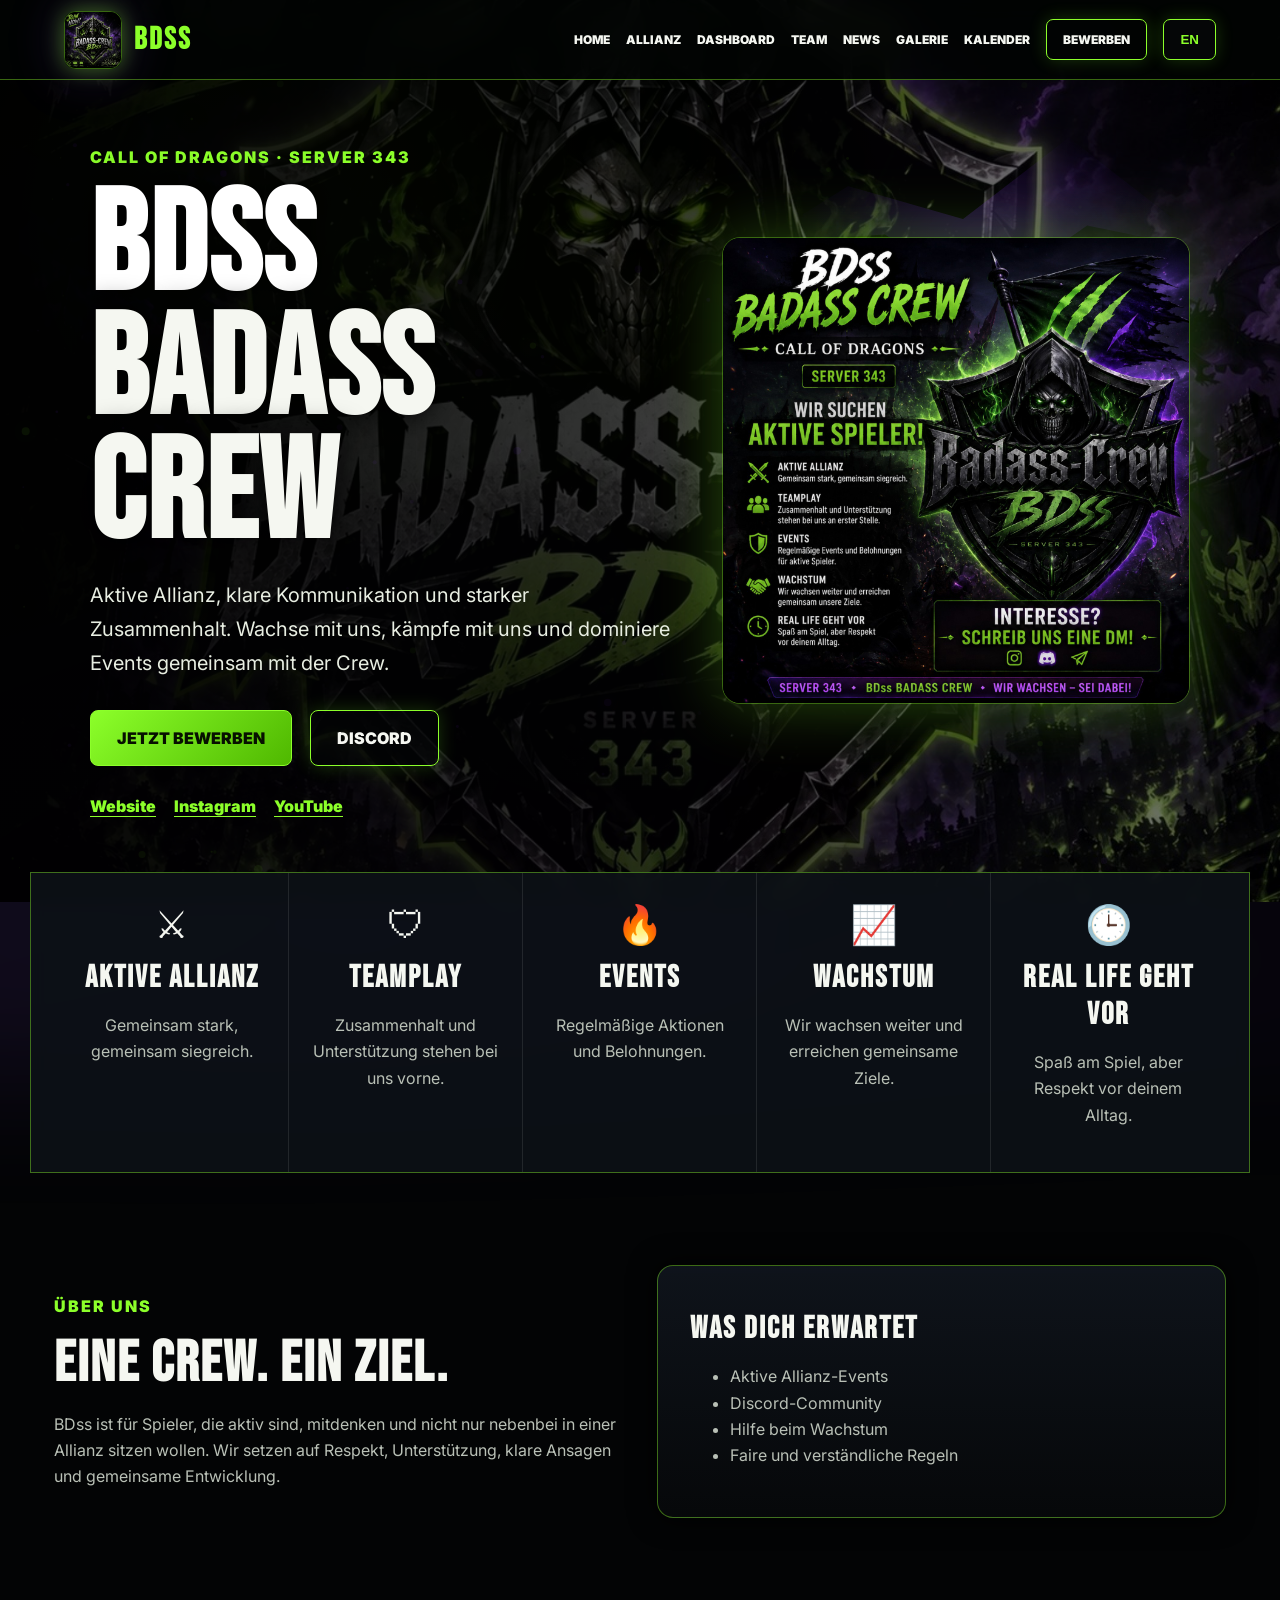
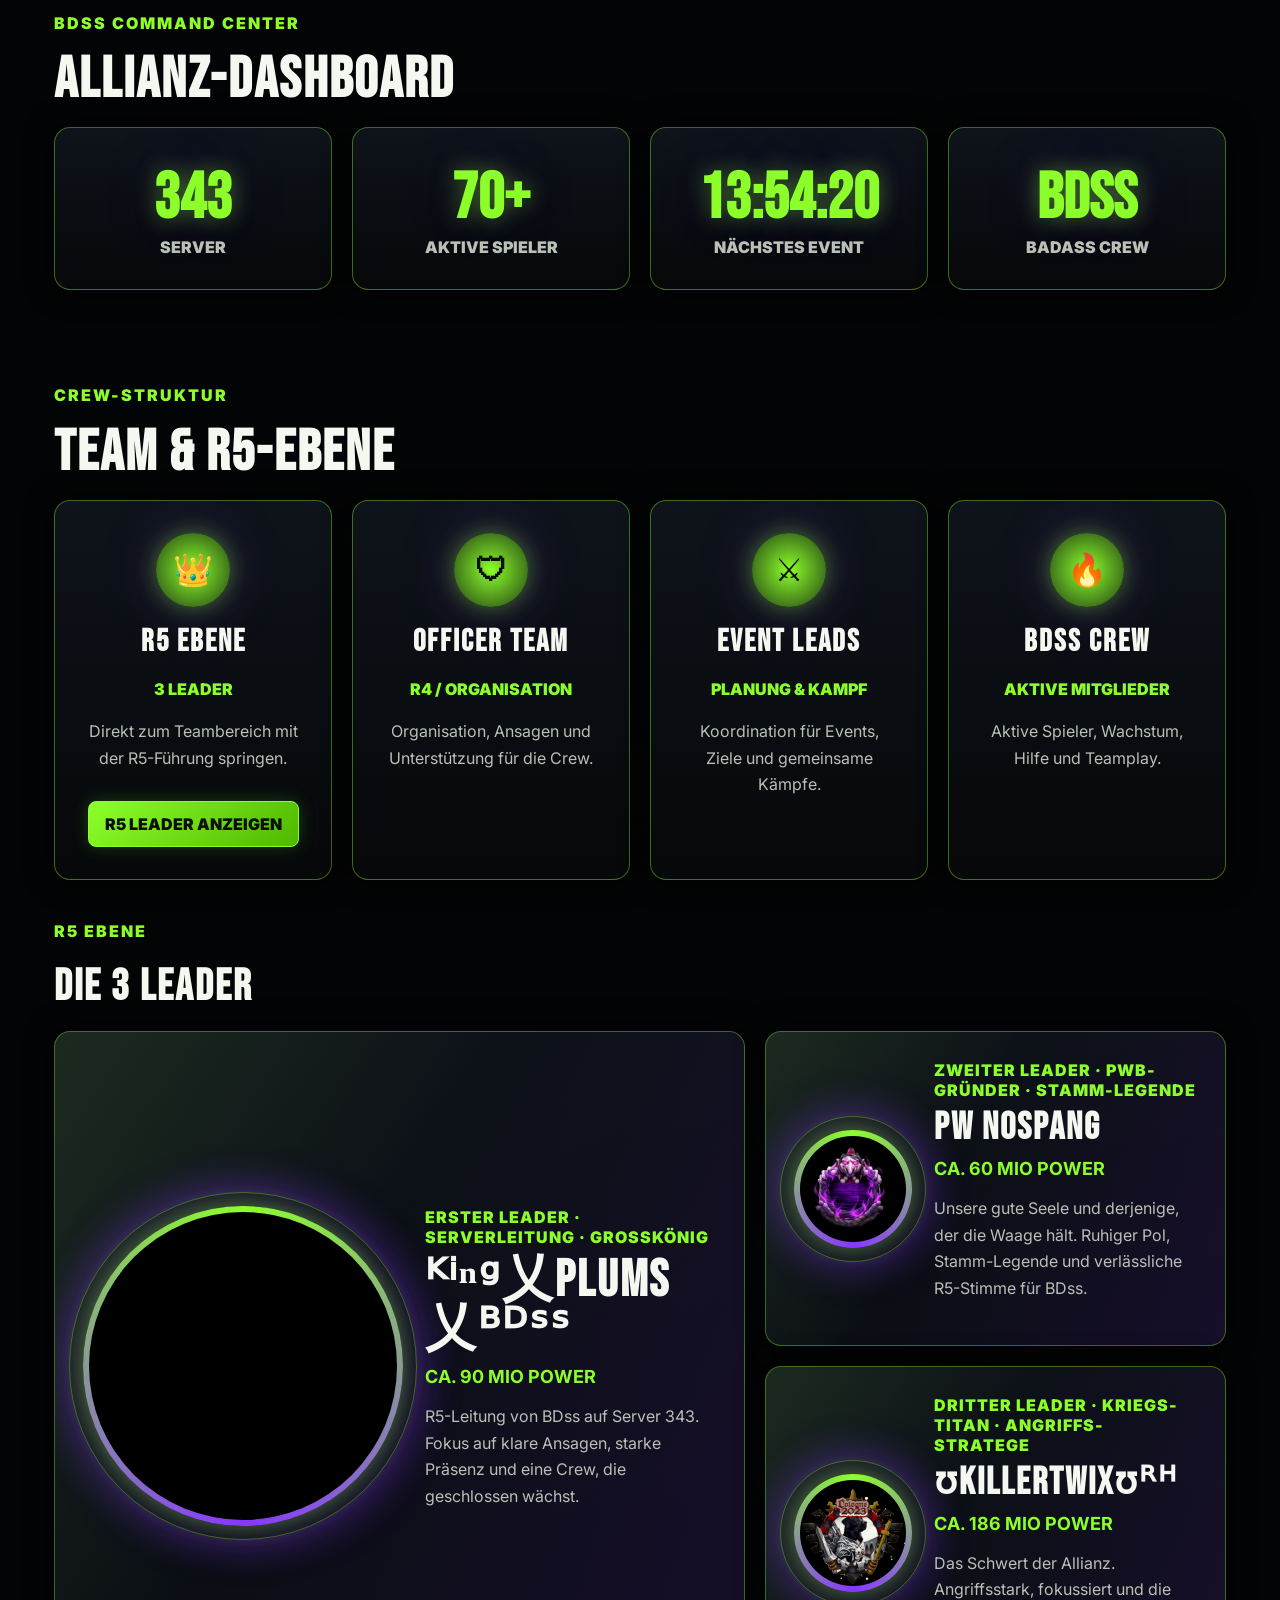
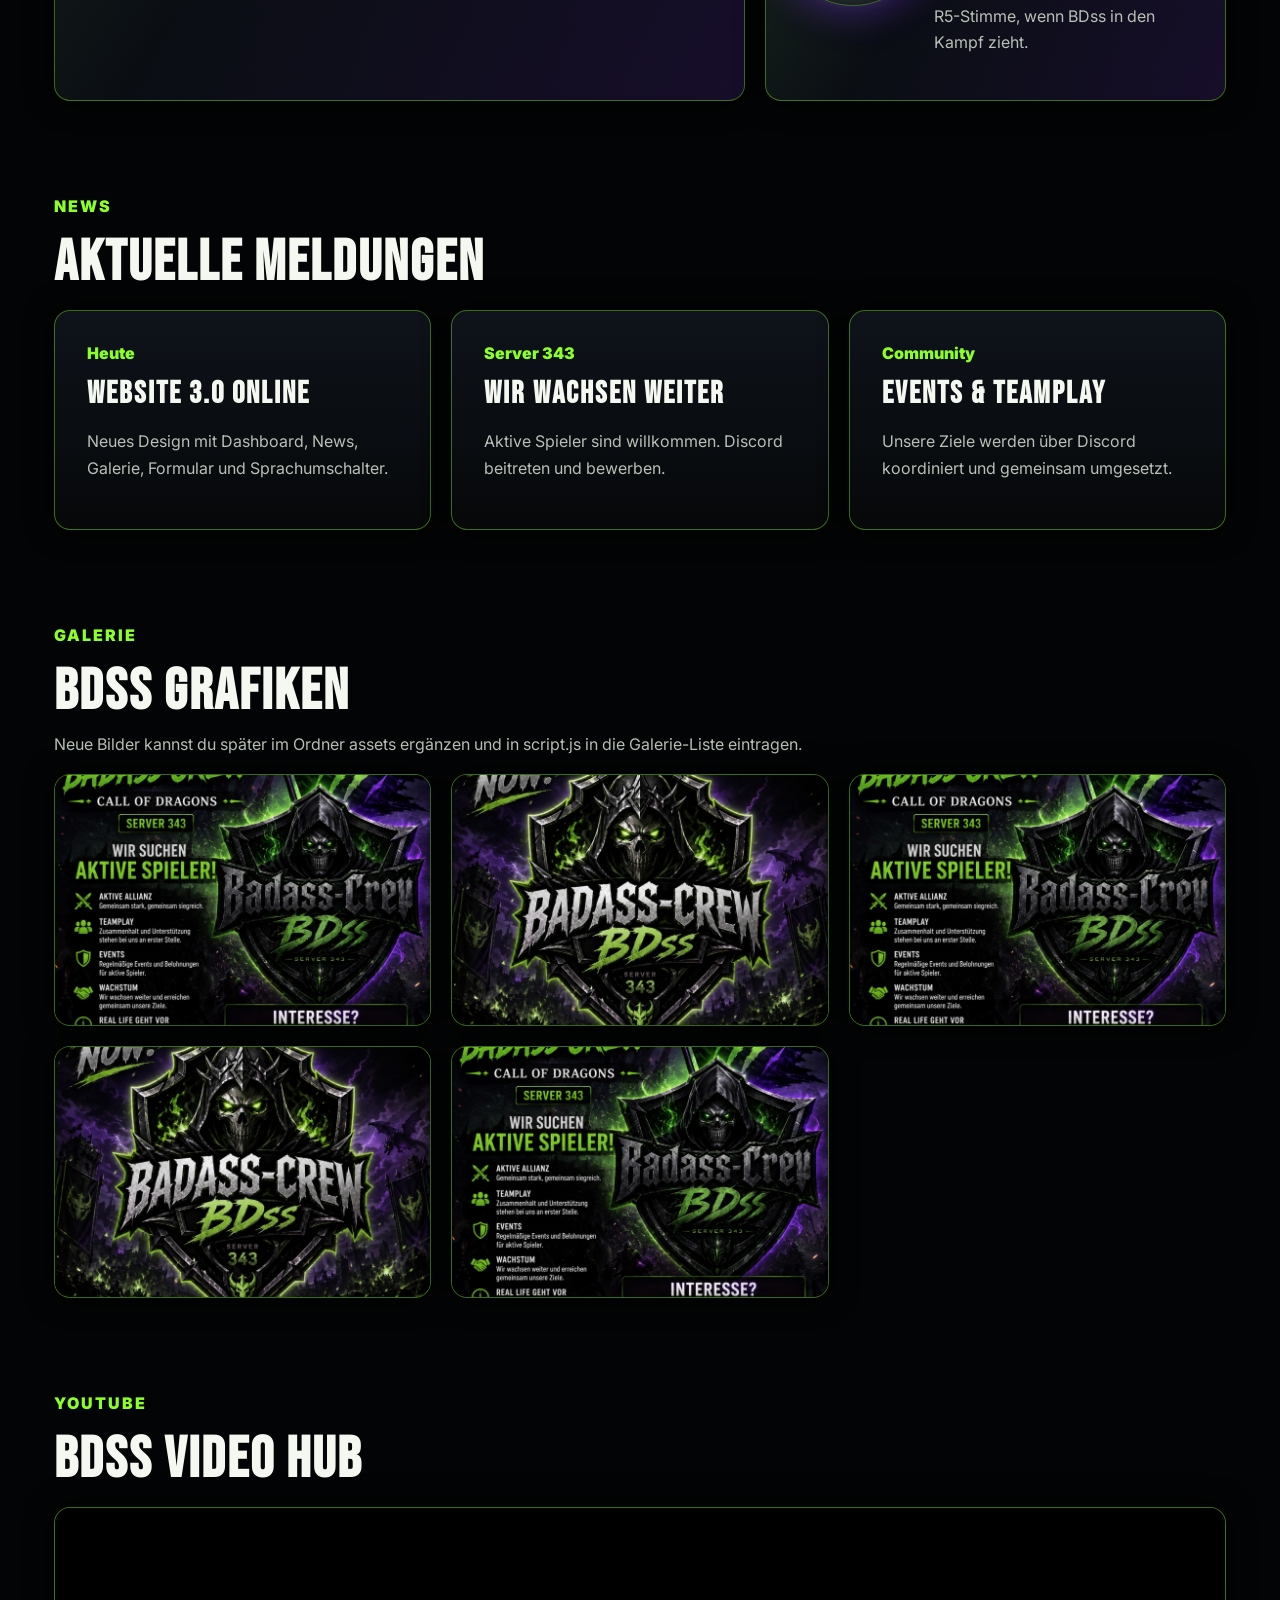
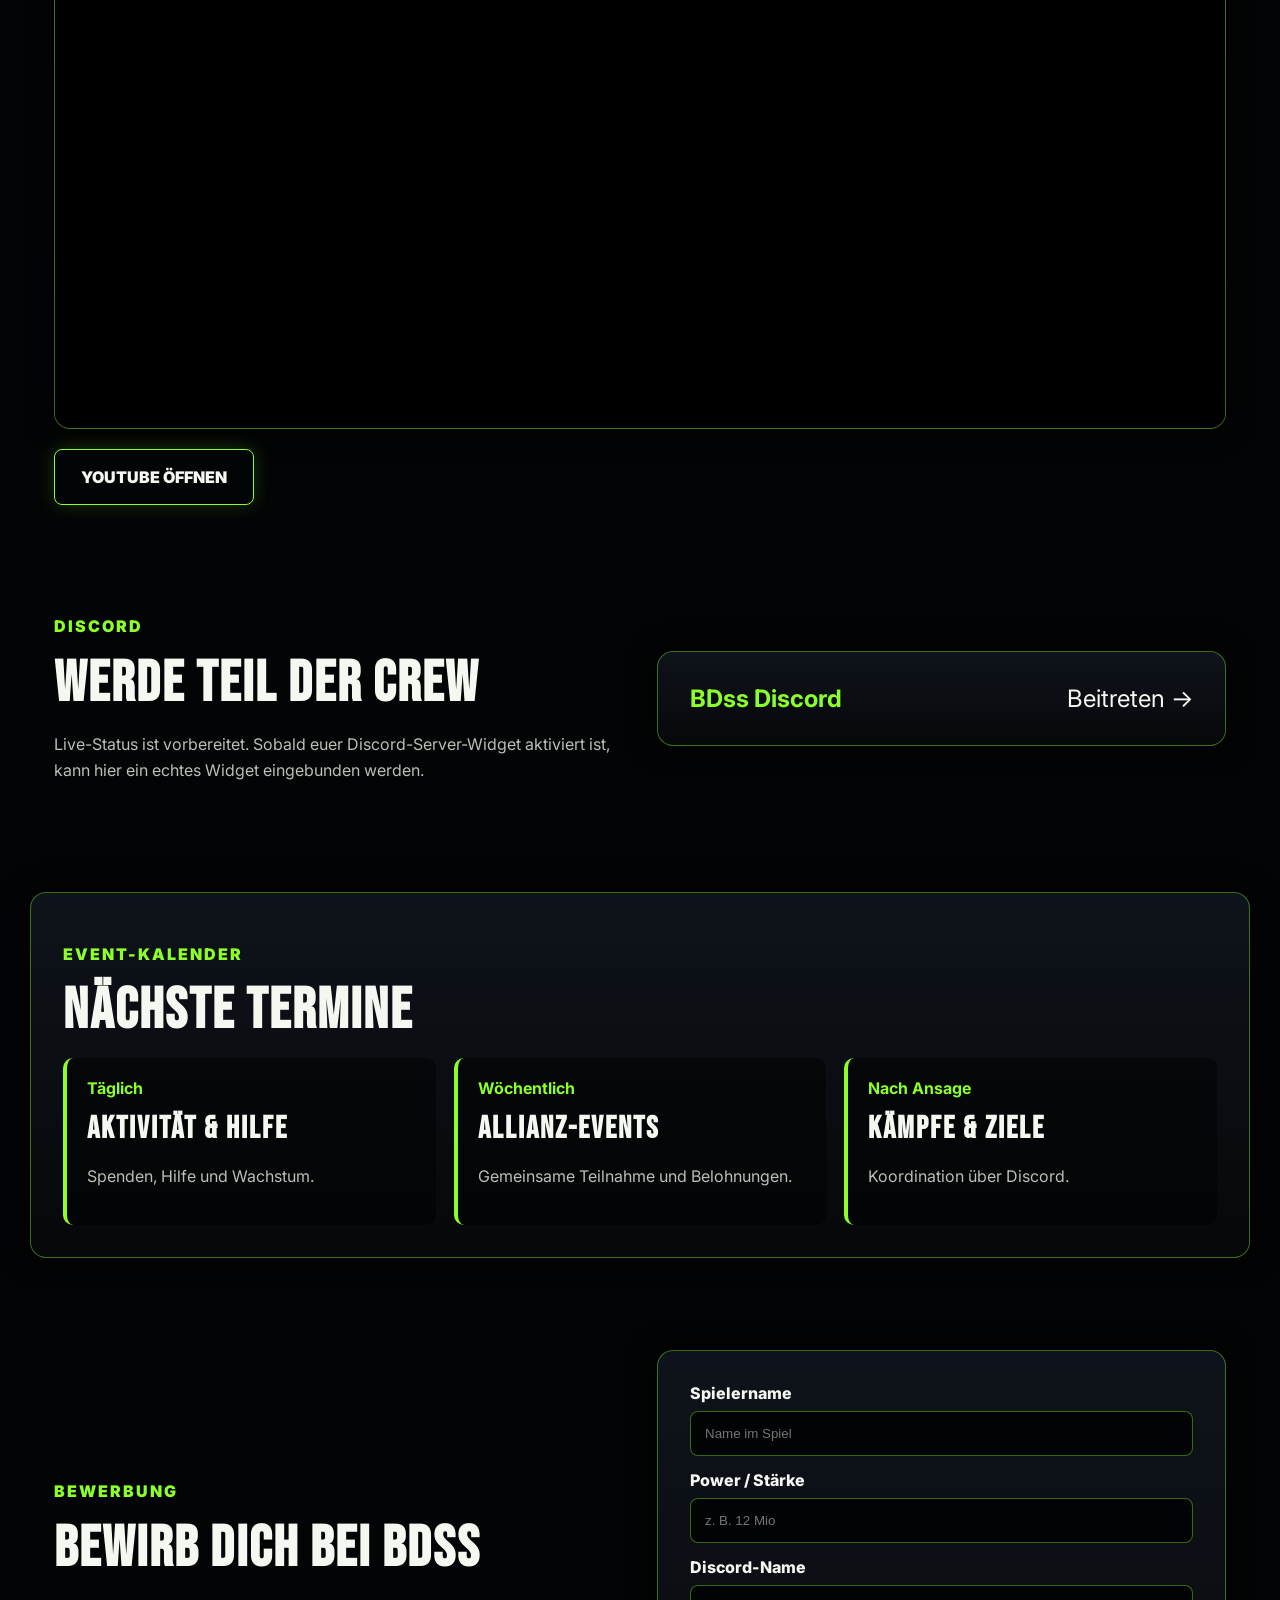
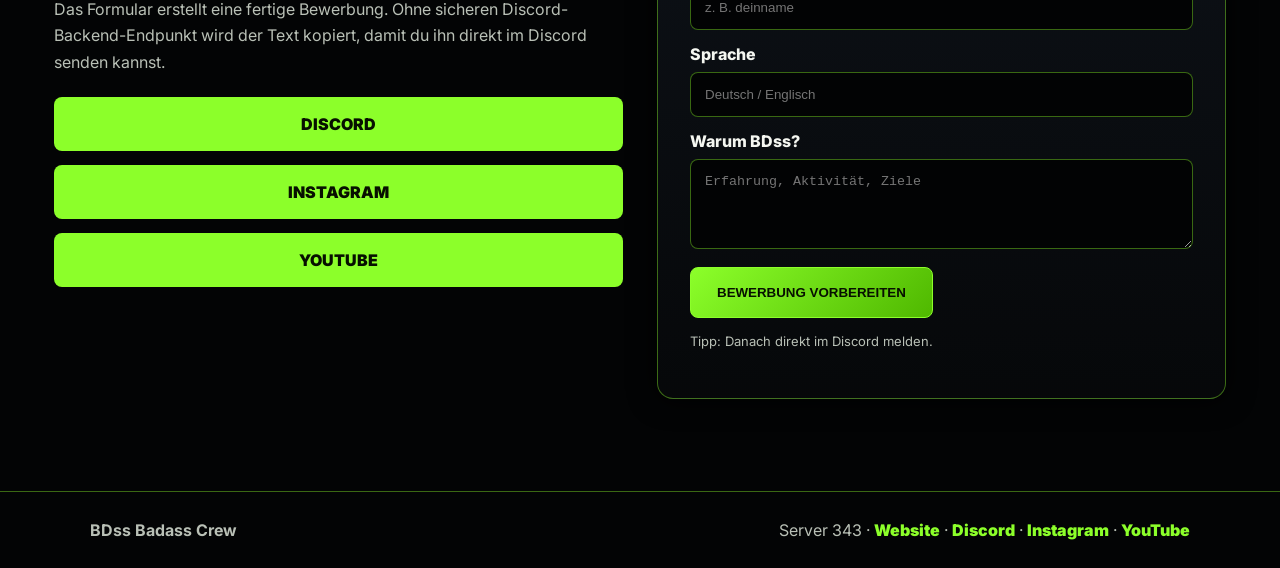
==== commit 79dbf218: "Update R5 team section" ====
--- a/index.html
+++ b/index.html
@@ -9,10 +9,13 @@
   <meta property="og:title" content="BDss Badass Crew | Server 343" />
   <meta property="og:description" content="Werde Teil der BDss Badass Crew. Aktiv, stark, respektvoll und gemeinsam siegreich." />
   <meta property="og:image" content="banner.jpg" />
+  <meta property="og:url" content="https://badass-crew.netlify.app/" />
+  <link rel="canonical" href="https://badass-crew.netlify.app/" />
   <link rel="preconnect" href="https://fonts.googleapis.com">
   <link rel="preconnect" href="https://fonts.gstatic.com" crossorigin>
   <link href="https://fonts.googleapis.com/css2?family=Bebas+Neue&family=Inter:wght@400;600;800;900&display=swap" rel="stylesheet">
   <link rel="stylesheet" href="styles.css" />
+  <link rel="stylesheet" href="mobile-hero.css" />
 </head>
 <body>
   <div id="intro" class="intro" aria-label="BDss Intro">
@@ -35,7 +38,7 @@
       <a href="#home" data-i18n="navHome">Home</a>
       <a href="#alliance" data-i18n="navAlliance">Allianz</a>
       <a href="#dashboard" data-i18n="navDashboard">Dashboard</a>
-      <a href="#members" data-i18n="navMembers">Mitglieder</a>
+      <a href="#members" data-i18n="navMembers">Team</a>
       <a href="#news" data-i18n="navNews">News</a>
       <a href="#gallery" data-i18n="navGallery">Galerie</a>
       <a href="#calendar" data-i18n="navCalendar">Kalender</a>
@@ -54,11 +57,12 @@
         <p class="lead" data-i18n="heroLead">Aktive Allianz, klare Kommunikation und starker Zusammenhalt. Wachse mit uns, kämpfe mit uns und dominiere Events gemeinsam mit der Crew.</p>
         <div class="actions">
           <a class="btn primary" href="#apply" data-i18n="applyNow">Jetzt bewerben</a>
-          <a class="btn ghost" href="https://discord.gg/4djd8aVTCr" target="_blank" rel="noreferrer">Discord</a>
+          <a class="btn ghost" href="https://discord.gg/4djd8aVTCr" data-social="discordInvite" target="_blank" rel="noreferrer">Discord</a>
         </div>
         <div class="social-mini">
-          <a href="https://www.instagram.com/badxass_crew?igsh=dHUxNDdqbnhrd3Fq" target="_blank" rel="noreferrer">Instagram</a>
-          <a href="https://youtube.com/@bdss343?si=A-qacQGp3ldYTy_J" target="_blank" rel="noreferrer">YouTube</a>
+          <a href="https://badass-crew.netlify.app/" data-social="website" target="_blank" rel="noreferrer">Website</a>
+          <a href="https://www.instagram.com/badxass_crew/" data-social="instagram" target="_blank" rel="noreferrer">Instagram</a>
+          <a href="https://www.youtube.com/@BDss343" data-social="youtube" target="_blank" rel="noreferrer">YouTube</a>
         </div>
       </div>
       <div class="hero-card tilt reveal" data-depth="0.18">
@@ -105,8 +109,9 @@
 
     <section id="members" class="members reveal">
       <p class="eyebrow" data-i18n="membersEyebrow">Crew-Struktur</p>
-      <h2 data-i18n="membersTitle">Führung & Rollen</h2>
+      <h2 data-i18n="membersTitle">Team & R5-Ebene</h2>
       <div class="member-grid" id="memberGrid"></div>
+      <div class="r5-team" id="r5-team" aria-label="R5 Leader Ebene"></div>
     </section>
 
     <section id="news" class="news reveal">
@@ -126,7 +131,7 @@
       <p class="eyebrow">YouTube</p>
       <h2 data-i18n="videoTitle">BDss Video Hub</h2>
       <div class="video-shell"><iframe src="https://www.youtube.com/embed?listType=user_uploads&list=bdss343" title="BDss YouTube Videos" loading="lazy" allowfullscreen></iframe></div>
-      <a class="btn ghost" href="https://youtube.com/@bdss343?si=A-qacQGp3ldYTy_J" target="_blank" rel="noreferrer" data-i18n="openYoutube">YouTube öffnen</a>
+      <a class="btn ghost" href="https://www.youtube.com/@BDss343" data-social="youtube" target="_blank" rel="noreferrer" data-i18n="openYoutube">YouTube öffnen</a>
     </section>
 
     <section class="discord reveal">
@@ -135,7 +140,7 @@
         <h2 data-i18n="discordTitle">Werde Teil der Crew</h2>
         <p data-i18n="discordText">Live-Status ist vorbereitet. Sobald euer Discord-Server-Widget aktiviert ist, kann hier ein echtes Widget eingebunden werden.</p>
       </div>
-      <a class="discord-card hover-card" href="https://discord.gg/4djd8aVTCr" target="_blank" rel="noreferrer"><strong>BDss Discord</strong><span data-i18n="joinNow">Beitreten →</span></a>
+      <a class="discord-card hover-card" href="https://discord.gg/4djd8aVTCr" data-social="discordInvite" target="_blank" rel="noreferrer"><strong>BDss Discord</strong><span data-i18n="joinNow">Beitreten →</span></a>
     </section>
 
     <section id="calendar" class="calendar reveal">
@@ -150,9 +155,9 @@
         <h2 data-i18n="applyTitle">Bewirb dich bei BDss</h2>
         <p data-i18n="applyText">Das Formular erstellt eine fertige Bewerbung. Ohne sicheren Discord-Backend-Endpunkt wird der Text kopiert, damit du ihn direkt im Discord senden kannst.</p>
         <div class="contact-buttons">
-          <a href="https://discord.gg/4djd8aVTCr" target="_blank" rel="noreferrer">Discord</a>
-          <a href="https://www.instagram.com/badxass_crew?igsh=dHUxNDdqbnhrd3Fq" target="_blank" rel="noreferrer">Instagram</a>
-          <a href="https://youtube.com/@bdss343?si=A-qacQGp3ldYTy_J" target="_blank" rel="noreferrer">YouTube</a>
+          <a href="https://discord.gg/4djd8aVTCr" data-social="discordInvite" target="_blank" rel="noreferrer">Discord</a>
+          <a href="https://www.instagram.com/badxass_crew/" data-social="instagram" target="_blank" rel="noreferrer">Instagram</a>
+          <a href="https://www.youtube.com/@BDss343" data-social="youtube" target="_blank" rel="noreferrer">YouTube</a>
         </div>
       </div>
       <form class="apply-form" id="applyForm">
@@ -169,7 +174,16 @@
 
   <div class="lightbox" id="lightbox" aria-hidden="true"><button aria-label="Schließen">×</button><img alt="Galeriebild"></div>
   <button id="backTop" class="back-top" aria-label="Zurück nach oben">↑</button>
-  <footer><strong>BDss Badass Crew</strong><span>Server 343 · Discord · Instagram · YouTube</span></footer>
+  <footer>
+    <strong>BDss Badass Crew</strong>
+    <span>
+      Server 343 ·
+      <a href="https://badass-crew.netlify.app/" data-social="website" target="_blank" rel="noreferrer">Website</a> ·
+      <a href="https://discord.gg/4djd8aVTCr" data-social="discordInvite" target="_blank" rel="noreferrer">Discord</a> ·
+      <a href="https://www.instagram.com/badxass_crew/" data-social="instagram" target="_blank" rel="noreferrer">Instagram</a> ·
+      <a href="https://www.youtube.com/@BDss343" data-social="youtube" target="_blank" rel="noreferrer">YouTube</a>
+    </span>
+  </footer>
   <script src="script.js"></script>
 </body>
 </html>
--- a/styles.css
+++ b/styles.css
@@ -1 +1,10 @@
 :root{--bg:#030405;--panel:#0d1117e6;--panel2:#121821cc;--text:#f5f7f1;--muted:#b9c0b6;--green:#8cff2a;--green2:#4fb800;--purple:#8737ff;--line:#8cff2a66;--danger:#d6f5c4;--glow:0 0 22px #8cff2a66,0 0 55px #8737ff44}*{box-sizing:border-box}html{scroll-behavior:smooth}body{margin:0;background:var(--bg);color:var(--text);font-family:Inter,system-ui,sans-serif;overflow-x:hidden}body:before{content:"";position:fixed;inset:0;background:radial-gradient(circle at 80% 12%,#8737ff42,transparent 27%),radial-gradient(circle at 22% 25%,#8cff2a2d,transparent 26%),linear-gradient(#020302,#07050a);z-index:-7}#stars{position:fixed;inset:0;width:100%;height:100%;z-index:-3;pointer-events:none}.fog{position:fixed;inset:-20%;z-index:-5;filter:blur(70px);opacity:.55;pointer-events:none}.fog-a{background:conic-gradient(from 90deg,#0000,#8737ff33,#8cff2a22,#0000);animation:spin 24s linear infinite}.fog-b{background:radial-gradient(circle,#8cff2a1f,transparent 48%);animation:drift 18s ease-in-out infinite}.energy-lines{position:fixed;inset:0;z-index:-2;background:linear-gradient(115deg,#0000 0 47%,#8cff2a18 48%,#0000 50% 100%);background-size:260px 260px;opacity:.35;animation:lines 8s linear infinite}.intro{position:fixed;inset:0;background:#020302;z-index:100;display:grid;place-content:center;text-align:center;transition:.9s;overflow:hidden}.intro.hide{opacity:0;visibility:hidden}.intro:before{content:"";position:absolute;inset:0;background:radial-gradient(circle,#8cff2a20,transparent 34%),radial-gradient(circle at 70% 30%,#8737ff30,transparent 28%)}.intro img{position:relative;width:170px;height:170px;object-fit:cover;border-radius:30px;border:1px solid var(--green);box-shadow:var(--glow);animation:introPulse 1.2s infinite alternate}.intro-orb{position:absolute;width:460px;height:460px;border:1px solid #8cff2a33;border-radius:50%;left:50%;top:50%;transform:translate(-50%,-50%);box-shadow:inset 0 0 60px #8cff2a33;animation:spin 8s linear infinite}.intro h1{position:relative;font-family:'Bebas Neue';font-size:90px;margin:18px 0 0;color:var(--green);letter-spacing:6px;text-shadow:var(--glow)}.intro p{position:relative;font-weight:900;letter-spacing:2px;text-transform:uppercase}.intro-bar{position:relative;width:280px;height:9px;background:#111;margin:18px auto;border:1px solid var(--line);overflow:hidden}.intro-bar span{display:block;height:100%;background:linear-gradient(90deg,var(--green),var(--purple));animation:load 1.7s ease forwards}.site-header{position:fixed;inset:0 0 auto 0;height:80px;display:flex;align-items:center;justify-content:space-between;padding:0 5vw;background:#020403d9;border-bottom:1px solid var(--line);backdrop-filter:blur(14px);z-index:30}.brand{display:flex;align-items:center;gap:12px;color:var(--text);text-decoration:none;font-weight:900}.brand img{width:58px;height:58px;object-fit:cover;border-radius:12px;border:1px solid var(--line);box-shadow:var(--glow)}.brand span,.hero h1,h2,h3{font-family:'Bebas Neue';letter-spacing:2px}.brand span{font-size:31px;color:var(--green)}.nav{display:flex;align-items:center;gap:16px}.nav a{position:relative;color:var(--text);text-decoration:none;text-transform:uppercase;font-weight:900;font-size:12px;transition:.25s}.nav a:after{content:"";position:absolute;left:0;right:0;bottom:-8px;height:2px;background:var(--green);transform:scaleX(0);transition:.25s;box-shadow:var(--glow)}.nav a:hover{color:var(--green);text-shadow:0 0 16px var(--green)}.nav a:hover:after{transform:scaleX(1)}.nav-cta,.lang-toggle{padding:12px 16px;border:1px solid var(--green);border-radius:7px;box-shadow:0 0 18px #78ff2433}.lang-toggle{background:#050607;color:var(--green);font-weight:900;cursor:pointer}.menu-btn{display:none;background:none;border:0;color:var(--green);font-size:32px}.hero{min-height:900px;display:grid;grid-template-columns:1fr .8fr;gap:3rem;align-items:center;padding:128px 7vw 85px;position:relative;perspective:1000px;overflow:hidden}.hero-bg{position:absolute;inset:0;background:linear-gradient(90deg,#000 0%,#000c 43%,#0006 100%),url('banner.jpg') center/cover;opacity:.92;z-index:-3;transform:scale(1.05)}.dragon-silhouette{position:absolute;right:5vw;top:120px;width:460px;height:220px;z-index:-1;background:radial-gradient(ellipse at center,#8737ff44,transparent 62%);clip-path:polygon(0 56%,20% 30%,45% 45%,68% 8%,100% 60%,72% 48%,50% 80%,28% 52%);filter:drop-shadow(0 0 35px #8737ff);opacity:.55;animation:float 5s ease-in-out infinite}.hero h1{font-size:clamp(72px,11vw,162px);line-height:.88;margin:0 0 20px;text-shadow:0 0 30px #000}.hero h1 span{display:block;color:#fff}.eyebrow{text-transform:uppercase;color:var(--green);font-weight:900;letter-spacing:2px}.lead{font-size:20px;line-height:1.7;max-width:720px;color:#e8eee2}.actions,.social-mini{display:flex;gap:18px;flex-wrap:wrap;margin-top:30px}.social-mini a{color:var(--green);font-weight:900;text-decoration:none;border-bottom:1px solid var(--green)}.btn{display:inline-block;text-decoration:none;text-transform:uppercase;font-weight:900;padding:17px 26px;border-radius:8px;border:1px solid var(--green);transition:.25s;cursor:pointer}.btn:hover,.contact-buttons a:hover{transform:translateY(-4px) scale(1.02);box-shadow:var(--glow)}.primary{background:linear-gradient(135deg,var(--green),var(--green2));color:#071000}.ghost{background:#05060788;color:var(--text);box-shadow:0 0 18px #78ff2433}.hero-card{position:relative}.hero-card img{width:100%;border-radius:18px;border:1px solid var(--line);box-shadow:0 0 65px #8cff2a44;animation:float 4s ease-in-out infinite}.card-glow{position:absolute;inset:14%;background:#8cff2a25;filter:blur(60px);z-index:-1}.value-grid,.dashboard,.members,.news,.split,.gallery,.videos,.discord,.calendar,.apply{max-width:1220px;margin:0 auto 92px;padding:0 24px}.value-grid{margin-top:-30px;display:grid;grid-template-columns:repeat(5,1fr);border:1px solid var(--line);background:var(--panel);backdrop-filter:blur(9px)}.value-grid article{text-align:center;padding:28px 18px;border-right:1px solid #ffffff18;transition:.25s}.value-grid article:hover{background:#8cff2a12;transform:translateY(-8px)}.value-grid article:last-child{border-right:0}.value-grid span{font-size:38px}.split,.apply,.discord{display:grid;grid-template-columns:1fr 1fr;gap:34px;align-items:center}h2{font-size:58px;line-height:.95;margin:0 0 20px}p,li{color:var(--muted);line-height:1.65}.panel,.image-card,.gallery-item,.video-shell,.discord-card,.calendar,.apply-form,.stat-grid article,.member-card,.news-card{background:linear-gradient(180deg,var(--panel2),#07090bdd);border:1px solid var(--line);border-radius:16px;box-shadow:0 0 28px #000;padding:32px}.hover-card,.gallery-item,.member-card,.news-card,.stat-grid article{transition:.3s}.hover-card:hover,.gallery-item:hover,.member-card:hover,.news-card:hover,.stat-grid article:hover{transform:translateY(-8px);box-shadow:var(--glow)}h3{font-size:31px;margin:12px 0}.stat-grid,.member-grid,.news-grid{display:grid;grid-template-columns:repeat(4,1fr);gap:20px}.stat-grid article{text-align:center}.stat-grid strong{display:block;font-family:'Bebas Neue';font-size:64px;color:var(--green);text-shadow:var(--glow)}.stat-grid span{font-weight:900;text-transform:uppercase;color:var(--muted)}.member-card{text-align:center}.avatar{width:74px;height:74px;margin:0 auto 16px;border-radius:50%;display:grid;place-items:center;background:radial-gradient(circle,#8cff2a,#213d14);color:#071000;font-size:32px;font-weight:900;box-shadow:var(--glow)}.role{color:var(--green);font-weight:900;text-transform:uppercase}.news-grid{grid-template-columns:repeat(3,1fr)}.news-card time{color:var(--green);font-weight:900}.gallery-grid{display:grid;grid-template-columns:repeat(3,1fr);gap:20px}.gallery-item{padding:0;overflow:hidden;cursor:pointer;background:#050607}.gallery-item img{width:100%;height:250px;object-fit:cover;display:block;transition:.35s}.gallery-item:hover img{transform:scale(1.07)}.video-shell{padding:0;overflow:hidden;margin-bottom:20px}.video-shell iframe{display:block;width:100%;height:520px;border:0;background:#000}.discord-card{display:flex;justify-content:space-between;align-items:center;text-decoration:none;color:var(--text);font-size:24px}.discord-card strong{color:var(--green)}.event-list{display:grid;grid-template-columns:repeat(3,1fr);gap:18px}.event{background:#0008;border-left:4px solid var(--green);padding:20px;border-radius:10px}.event b{display:block;color:var(--green);margin-bottom:6px}.contact-buttons{display:grid;gap:14px;margin-top:22px}.contact-buttons a{text-align:center;padding:17px;border-radius:8px;background:var(--green);color:#071000;text-decoration:none;font-weight:900;text-transform:uppercase;transition:.25s}.apply-form label{display:block;color:var(--text);font-weight:800;margin-bottom:14px}.apply-form input,.apply-form textarea{width:100%;margin-top:8px;padding:14px;border-radius:8px;border:1px solid var(--line);background:#020304;color:var(--text);outline:none}.apply-form input:focus,.apply-form textarea:focus{box-shadow:var(--glow)}.form-note{font-size:13px}.lightbox{position:fixed;inset:0;background:#000d;z-index:80;display:none;align-items:center;justify-content:center;padding:30px}.lightbox.open{display:flex}.lightbox img{max-width:92vw;max-height:86vh;border:1px solid var(--green);box-shadow:var(--glow)}.lightbox button{position:absolute;right:25px;top:20px;font-size:45px;color:var(--green);background:transparent;border:0;cursor:pointer}.back-top{position:fixed;right:22px;bottom:22px;width:52px;height:52px;border-radius:50%;border:1px solid var(--green);background:#050607;color:var(--green);font-size:26px;box-shadow:var(--glow);opacity:0;pointer-events:none;transition:.25s;z-index:35}.back-top.show{opacity:1;pointer-events:auto}footer{border-top:1px solid var(--line);padding:28px 7vw;display:flex;justify-content:space-between;background:#030405;color:var(--muted)}.reveal{opacity:0;transform:translateY(34px);transition:.8s}.reveal.show{opacity:1;transform:none}.muted{margin-top:-8px}@keyframes spin{to{transform:rotate(360deg)}}@keyframes drift{50%{transform:translate3d(7%,3%,0) scale(1.1)}}@keyframes lines{to{background-position:260px -260px}}@keyframes introPulse{to{transform:scale(1.06);filter:brightness(1.25)}}@keyframes load{from{width:0}to{width:100%}}@keyframes float{50%{transform:translateY(-14px) rotateX(2deg)}}@media(max-width:1080px){.menu-btn{display:block}.nav{position:absolute;top:80px;left:0;right:0;display:none;flex-direction:column;background:#020403;padding:24px}.nav.open{display:flex}.hero,.split,.apply,.discord{grid-template-columns:1fr}.hero{padding-top:115px;min-height:auto}.hero-card{order:-1}.value-grid,.stat-grid,.member-grid,.news-grid,.gallery-grid,.event-list{grid-template-columns:1fr}.value-grid article{border-right:0;border-bottom:1px solid #ffffff18}.hero h1{font-size:72px}.video-shell iframe{height:330px}footer{flex-direction:column;gap:10px}.dragon-silhouette{display:none}}
+footer a{color:var(--green);font-weight:900;text-decoration:none}footer a:hover{text-decoration:underline;text-shadow:0 0 14px var(--green)}
+
+#r5-team{scroll-margin-top:104px;margin-top:34px}.member-link{display:block;width:100%;color:var(--text);font:inherit;text-decoration:none;cursor:pointer}.member-link:focus-visible{outline:2px solid var(--green);outline-offset:4px}.member-action{display:inline-flex;align-items:center;justify-content:center;min-height:42px;margin-top:14px;padding:12px 16px;border:1px solid var(--green);border-radius:8px;background:linear-gradient(135deg,var(--green),var(--green2));color:#071000;font-weight:900;text-transform:uppercase;box-shadow:0 0 18px #78ff2433}.r5-head{margin:38px 0 18px}.r5-head h3{font-size:44px;margin:0}.r5-grid{display:grid;grid-template-columns:1.2fr .8fr;gap:20px;align-items:stretch}.r5-card{position:relative;overflow:hidden;display:flex;gap:22px;align-items:center;min-height:260px;background:linear-gradient(135deg,#121821ee,#06080bdd);border:1px solid var(--line);border-radius:16px;box-shadow:0 0 28px #000;padding:28px}.r5-card:before{content:"";position:absolute;inset:0;background:linear-gradient(120deg,#8cff2a16,#0000 42%,#8737ff22);pointer-events:none}.r5-card-featured{grid-row:span 2;display:grid;grid-template-columns:minmax(220px,320px) 1fr;min-height:540px}.profile-media-wrap{position:relative;z-index:1;aspect-ratio:1;width:100%;max-width:320px;margin:0 auto;border-radius:50%;padding:6px;background:conic-gradient(from 0deg,var(--green),var(--purple),var(--green));box-shadow:var(--glow);animation:spin 9s linear infinite}.profile-media-wrap:after{content:"";position:absolute;inset:-14px;border-radius:50%;border:1px solid #8cff2a55;box-shadow:0 0 45px #8737ff66;pointer-events:none}.profile-media{display:block;width:100%;height:100%;object-fit:cover;border-radius:50%;background:#000;animation:spin 9s linear infinite reverse}.profile-image{object-position:48% 48%}.r5-card:not(.r5-card-featured) .profile-media-wrap{flex:0 0 118px;max-width:118px}.r5-copy{position:relative;z-index:1}.r5-rank{display:inline-block;margin-bottom:10px;color:var(--green);font-weight:900;text-transform:uppercase;letter-spacing:1px}.r5-card h4{font-family:'Bebas Neue';font-size:clamp(34px,4vw,62px);line-height:.95;letter-spacing:2px;margin:0 0 12px;color:var(--text);overflow-wrap:anywhere}.r5-card strong{display:block;color:var(--green);font-size:18px;text-transform:uppercase}.leader-slot{position:relative;z-index:1;flex:0 0 92px;width:92px;height:92px}.r5-card:not(.r5-card-featured) h4{font-size:38px}
+
+@media(max-width:1080px){.r5-grid,.r5-card-featured{grid-template-columns:1fr}.r5-card,.r5-card-featured{display:grid;min-height:auto}.profile-media-wrap{max-width:260px}.r5-card:not(.r5-card-featured){grid-template-columns:auto 1fr}.r5-card:not(.r5-card-featured) .r5-copy{text-align:left}}
+
+@media(max-width:560px){#r5-team{scroll-margin-top:92px}.r5-card,.r5-card:not(.r5-card-featured){grid-template-columns:1fr;text-align:center;padding:22px}.r5-card:not(.r5-card-featured) .r5-copy{text-align:center}.profile-media-wrap,.r5-card:not(.r5-card-featured) .profile-media-wrap{max-width:220px}.leader-slot{margin:0 auto}.r5-card h4{font-size:36px}.r5-head h3{font-size:38px}}
+
+.profile-round .profile-media{border-radius:50%}
--- a/mobile-hero.css
+++ b/mobile-hero.css
@@ -0,0 +1,91 @@
+@media (min-width: 1081px) and (max-height: 800px) {
+  .hero {
+    min-height: 760px;
+    padding-top: 112px;
+    padding-bottom: 60px;
+  }
+
+  .hero h1 {
+    font-size: clamp(72px, 9vw, 138px);
+  }
+
+  .lead {
+    font-size: 19px;
+    line-height: 1.55;
+  }
+
+  .actions {
+    margin-top: 24px;
+  }
+}
+
+@media (max-width: 1080px) {
+  .hero {
+    padding-top: 104px;
+    min-height: auto;
+    gap: 24px;
+    align-items: start;
+  }
+
+  .hero-content {
+    order: -2;
+  }
+
+  .hero-card {
+    order: 0;
+    max-width: 480px;
+    margin: 0 auto;
+  }
+
+  .hero h1 {
+    font-size: clamp(56px, 16vw, 72px);
+    line-height: .9;
+  }
+
+  .lead {
+    font-size: 18px;
+    line-height: 1.55;
+  }
+
+  .actions {
+    margin-top: 22px;
+  }
+}
+
+@media (max-width: 560px) {
+  .hero {
+    padding: 96px 7vw 56px;
+  }
+
+  .hero-content {
+    width: 100%;
+  }
+
+  .hero h1 {
+    font-size: clamp(48px, 15vw, 58px);
+  }
+
+  .lead {
+    font-size: 17px;
+  }
+
+  .actions {
+    display: grid;
+    grid-template-columns: 1fr 1fr;
+    gap: 12px;
+  }
+
+  .actions .btn {
+    padding: 15px 12px;
+    text-align: center;
+    font-size: 13px;
+  }
+
+  .hero-card {
+    max-width: 330px;
+  }
+
+  .social-mini {
+    margin-top: 18px;
+  }
+}
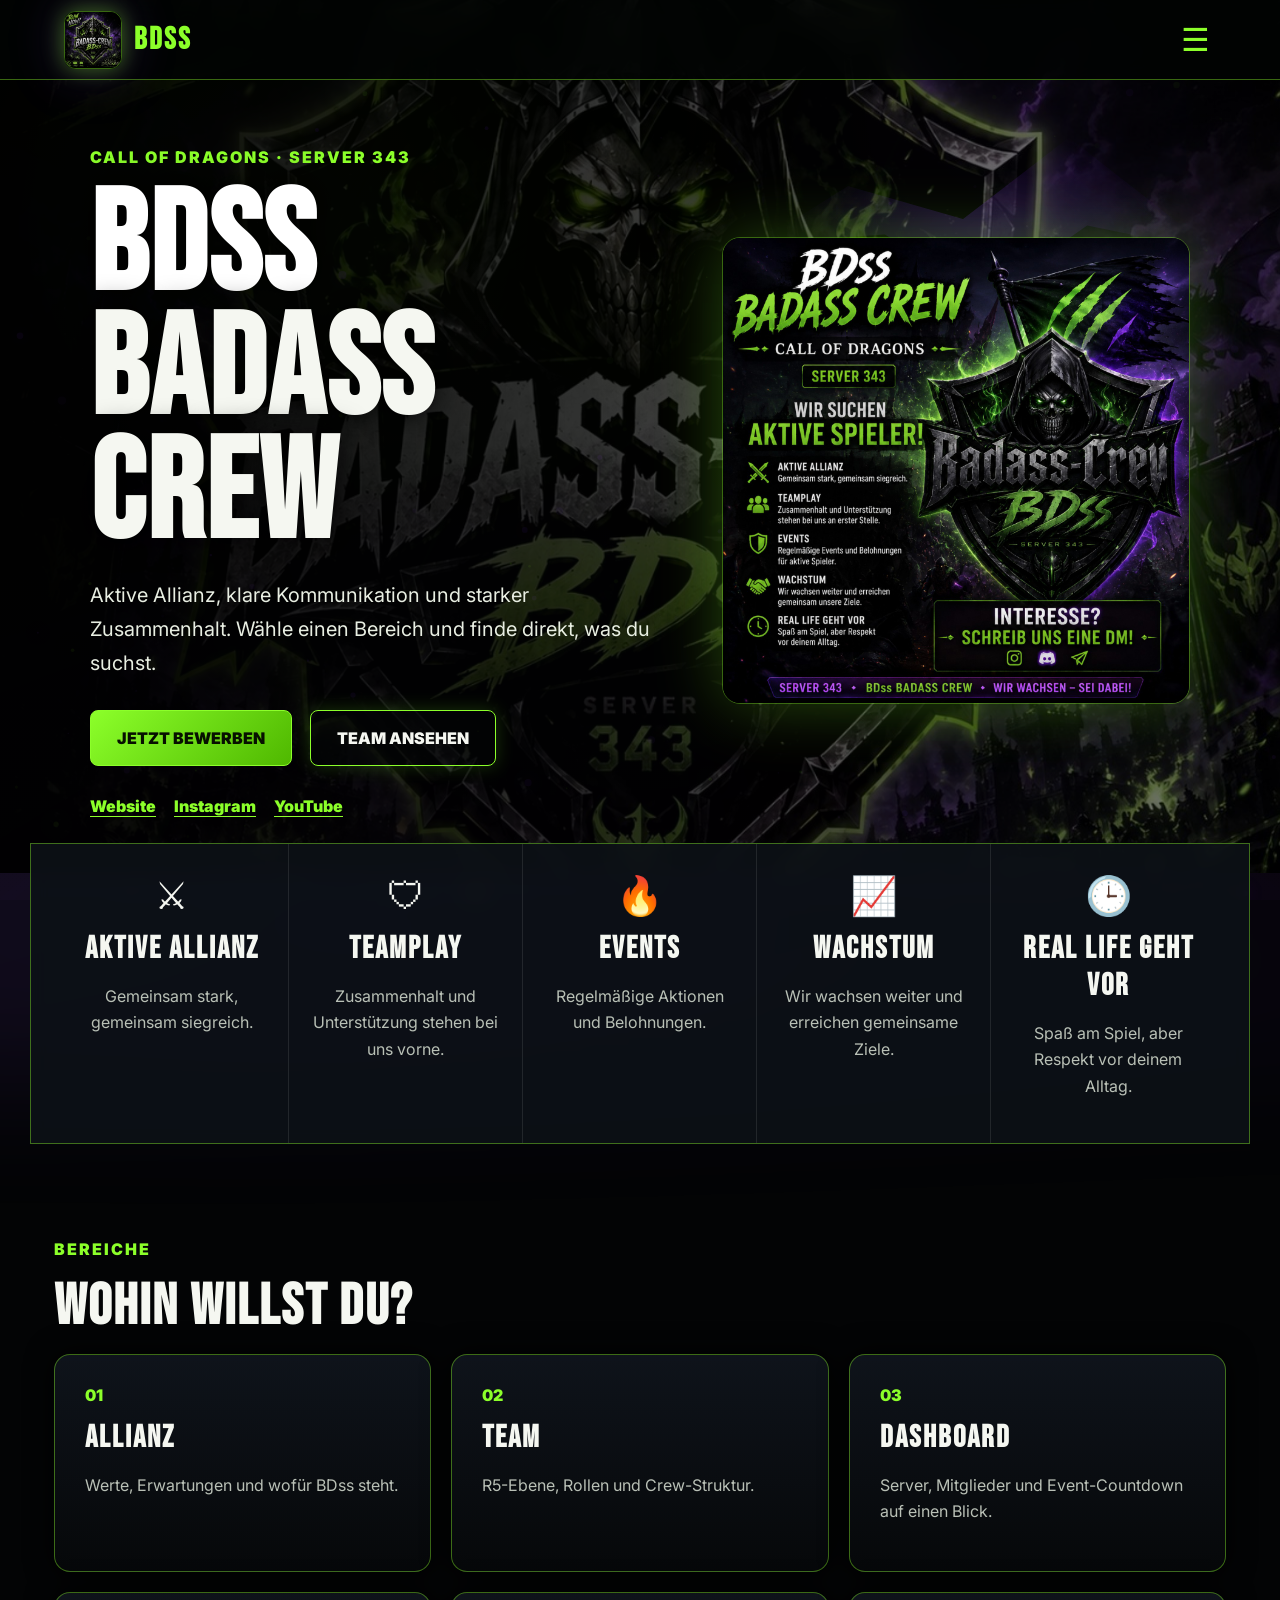
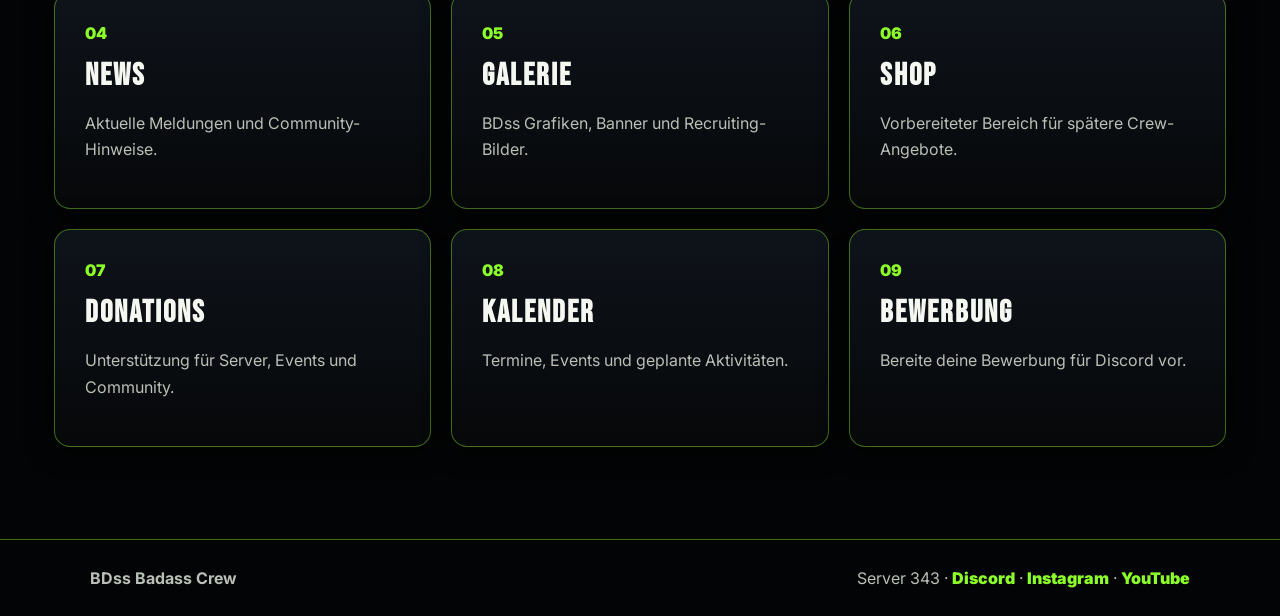
==== commit 3b6d84bd: "Restructure site into section pages" ====
--- a/index.html
+++ b/index.html
@@ -3,8 +3,8 @@
 <head>
   <meta charset="utf-8" />
   <meta name="viewport" content="width=device-width, initial-scale=1" />
-  <title>BDss Badass Crew | Call of Dragons Server 343</title>
-  <meta name="description" content="BDss Badass Crew – aktive Call of Dragons Allianz auf Server 343. Teamplay, Events, Discord, Galerie, Bewerbung und News." />
+  <title>BDss Badass Crew | Startseite</title>
+  <meta name="description" content="BDss Badass Crew – Call of Dragons Allianz auf Server 343. Startseite mit Übersicht zu Team, Events, Bewerbung, Shop und Donations." />
   <meta name="theme-color" content="#8cff2a" />
   <meta property="og:title" content="BDss Badass Crew | Server 343" />
   <meta property="og:description" content="Werde Teil der BDss Badass Crew. Aktiv, stark, respektvoll und gemeinsam siegreich." />
@@ -16,6 +16,7 @@
   <link href="https://fonts.googleapis.com/css2?family=Bebas+Neue&family=Inter:wght@400;600;800;900&display=swap" rel="stylesheet">
   <link rel="stylesheet" href="styles.css" />
   <link rel="stylesheet" href="mobile-hero.css" />
+  <link rel="stylesheet" href="site-pages.css" />
 </head>
 <body>
   <div id="intro" class="intro" aria-label="BDss Intro">
@@ -32,32 +33,35 @@
   <div class="energy-lines" aria-hidden="true"></div>
 
   <header class="site-header">
-    <a class="brand" href="#home" aria-label="Zur Startseite"><img src="banner.jpg" alt="BDss Logo"><span>BDss</span></a>
+    <a class="brand" href="index.html" aria-label="Zur Startseite"><img src="banner.jpg" alt="BDss Logo"><span>BDss</span></a>
     <button class="menu-btn" aria-label="Menü öffnen">☰</button>
     <nav class="nav" aria-label="Hauptnavigation">
-      <a href="#home" data-i18n="navHome">Home</a>
-      <a href="#alliance" data-i18n="navAlliance">Allianz</a>
-      <a href="#dashboard" data-i18n="navDashboard">Dashboard</a>
-      <a href="#members" data-i18n="navMembers">Team</a>
-      <a href="#news" data-i18n="navNews">News</a>
-      <a href="#gallery" data-i18n="navGallery">Galerie</a>
-      <a href="#calendar" data-i18n="navCalendar">Kalender</a>
-      <a href="#apply" class="nav-cta" data-i18n="navApply">Bewerben</a>
+      <a href="index.html" data-i18n="navHome">Start</a>
+      <a href="alliance.html" data-i18n="navAlliance">Allianz</a>
+      <a href="dashboard.html" data-i18n="navDashboard">Dashboard</a>
+      <a href="team.html" data-i18n="navMembers">Team</a>
+      <a href="news.html" data-i18n="navNews">News</a>
+      <a href="gallery.html" data-i18n="navGallery">Galerie</a>
+      <a href="videos.html" data-i18n="navVideos">Videos</a>
+      <a href="calendar.html" data-i18n="navCalendar">Kalender</a>
+      <a href="shop.html" data-i18n="navShop">Shop</a>
+      <a href="donations.html" data-i18n="navDonations">Donations</a>
+      <a href="apply.html" class="nav-cta" data-i18n="navApply">Bewerben</a>
       <button id="langToggle" class="lang-toggle" type="button">EN</button>
     </nav>
   </header>
 
-  <main id="home">
+  <main>
     <section class="hero scene">
       <div class="hero-bg" data-depth="0.12"></div>
       <div class="dragon-silhouette" data-depth="0.3" aria-hidden="true"></div>
       <div class="hero-content reveal" data-depth="0.06">
         <p class="eyebrow">Call of Dragons · Server 343</p>
         <h1><span>BDss</span> Badass Crew</h1>
-        <p class="lead" data-i18n="heroLead">Aktive Allianz, klare Kommunikation und starker Zusammenhalt. Wachse mit uns, kämpfe mit uns und dominiere Events gemeinsam mit der Crew.</p>
+        <p class="lead">Aktive Allianz, klare Kommunikation und starker Zusammenhalt. Wähle einen Bereich und finde direkt, was du suchst.</p>
         <div class="actions">
-          <a class="btn primary" href="#apply" data-i18n="applyNow">Jetzt bewerben</a>
-          <a class="btn ghost" href="https://discord.gg/4djd8aVTCr" data-social="discordInvite" target="_blank" rel="noreferrer">Discord</a>
+          <a class="btn primary" href="apply.html" data-i18n="applyNow">Jetzt bewerben</a>
+          <a class="btn ghost" href="team.html">Team ansehen</a>
         </div>
         <div class="social-mini">
           <a href="https://badass-crew.netlify.app/" data-social="website" target="_blank" rel="noreferrer">Website</a>
@@ -72,117 +76,34 @@
     </section>
 
     <section class="value-grid reveal" aria-label="BDss Werte">
-      <article><span>⚔</span><h3 data-i18n="value1Title">Aktive Allianz</h3><p data-i18n="value1Text">Gemeinsam stark, gemeinsam siegreich.</p></article>
-      <article><span>🛡</span><h3 data-i18n="value2Title">Teamplay</h3><p data-i18n="value2Text">Zusammenhalt und Unterstützung stehen bei uns vorne.</p></article>
-      <article><span>🔥</span><h3 data-i18n="value3Title">Events</h3><p data-i18n="value3Text">Regelmäßige Aktionen und Belohnungen.</p></article>
-      <article><span>📈</span><h3 data-i18n="value4Title">Wachstum</h3><p data-i18n="value4Text">Wir wachsen weiter und erreichen gemeinsame Ziele.</p></article>
-      <article><span>🕒</span><h3 data-i18n="value5Title">Real Life geht vor</h3><p data-i18n="value5Text">Spaß am Spiel, aber Respekt vor deinem Alltag.</p></article>
+      <article><span>⚔</span><h3>Aktive Allianz</h3><p>Gemeinsam stark, gemeinsam siegreich.</p></article>
+      <article><span>🛡</span><h3>Teamplay</h3><p>Zusammenhalt und Unterstützung stehen bei uns vorne.</p></article>
+      <article><span>🔥</span><h3>Events</h3><p>Regelmäßige Aktionen und Belohnungen.</p></article>
+      <article><span>📈</span><h3>Wachstum</h3><p>Wir wachsen weiter und erreichen gemeinsame Ziele.</p></article>
+      <article><span>🕒</span><h3>Real Life geht vor</h3><p>Spaß am Spiel, aber Respekt vor deinem Alltag.</p></article>
     </section>
 
-    <section id="alliance" class="split reveal">
-      <div>
-        <p class="eyebrow" data-i18n="aboutEyebrow">Über uns</p>
-        <h2 data-i18n="aboutTitle">Eine Crew. Ein Ziel.</h2>
-        <p data-i18n="aboutText">BDss ist für Spieler, die aktiv sind, mitdenken und nicht nur nebenbei in einer Allianz sitzen wollen. Wir setzen auf Respekt, Unterstützung, klare Ansagen und gemeinsame Entwicklung.</p>
+    <section class="page-shell reveal">
+      <p class="eyebrow">Bereiche</p>
+      <h2>Wohin willst du?</h2>
+      <div class="hub-grid">
+        <a class="hub-card" href="alliance.html"><span>01</span><h3>Allianz</h3><p>Werte, Erwartungen und wofür BDss steht.</p></a>
+        <a class="hub-card" href="team.html"><span>02</span><h3>Team</h3><p>R5-Ebene, Rollen und Crew-Struktur.</p></a>
+        <a class="hub-card" href="dashboard.html"><span>03</span><h3>Dashboard</h3><p>Server, Mitglieder und Event-Countdown auf einen Blick.</p></a>
+        <a class="hub-card" href="news.html"><span>04</span><h3>News</h3><p>Aktuelle Meldungen und Community-Hinweise.</p></a>
+        <a class="hub-card" href="gallery.html"><span>05</span><h3>Galerie</h3><p>BDss Grafiken, Banner und Recruiting-Bilder.</p></a>
+        <a class="hub-card" href="shop.html"><span>06</span><h3>Shop</h3><p>Vorbereiteter Bereich für spätere Crew-Angebote.</p></a>
+        <a class="hub-card" href="donations.html"><span>07</span><h3>Donations</h3><p>Unterstützung für Server, Events und Community.</p></a>
+        <a class="hub-card" href="calendar.html"><span>08</span><h3>Kalender</h3><p>Termine, Events und geplante Aktivitäten.</p></a>
+        <a class="hub-card" href="apply.html"><span>09</span><h3>Bewerbung</h3><p>Bereite deine Bewerbung für Discord vor.</p></a>
       </div>
-      <div class="panel hover-card">
-        <h3 data-i18n="expectTitle">Was dich erwartet</h3>
-        <ul>
-          <li data-i18n="expect1">Aktive Allianz-Events</li>
-          <li data-i18n="expect2">Discord-Community</li>
-          <li data-i18n="expect3">Hilfe beim Wachstum</li>
-          <li data-i18n="expect4">Faire und verständliche Regeln</li>
-        </ul>
-      </div>
-    </section>
-
-    <section id="dashboard" class="dashboard reveal">
-      <p class="eyebrow">BDss Command Center</p>
-      <h2 data-i18n="dashTitle">Allianz-Dashboard</h2>
-      <div class="stat-grid">
-        <article><strong>343</strong><span>Server</span></article>
-        <article><strong id="memberCount">70+</strong><span data-i18n="membersActive">Aktive Spieler</span></article>
-        <article><strong id="countdown">--:--:--</strong><span data-i18n="nextEvent">Nächstes Event</span></article>
-        <article><strong>BDss</strong><span>Badass Crew</span></article>
-      </div>
-    </section>
-
-    <section id="members" class="members reveal">
-      <p class="eyebrow" data-i18n="membersEyebrow">Crew-Struktur</p>
-      <h2 data-i18n="membersTitle">Team & R5-Ebene</h2>
-      <div class="member-grid" id="memberGrid"></div>
-      <div class="r5-team" id="r5-team" aria-label="R5 Leader Ebene"></div>
-    </section>
-
-    <section id="news" class="news reveal">
-      <p class="eyebrow">News</p>
-      <h2 data-i18n="newsTitle">Aktuelle Meldungen</h2>
-      <div class="news-grid" id="newsGrid"></div>
-    </section>
-
-    <section id="gallery" class="gallery reveal">
-      <p class="eyebrow" data-i18n="galleryEyebrow">Galerie</p>
-      <h2 data-i18n="galleryTitle">BDss Grafiken</h2>
-      <p class="muted" data-i18n="galleryText">Neue Bilder kannst du später im Ordner assets ergänzen und in script.js in die Galerie-Liste eintragen.</p>
-      <div class="gallery-grid" id="galleryGrid"></div>
-    </section>
-
-    <section id="videos" class="videos reveal">
-      <p class="eyebrow">YouTube</p>
-      <h2 data-i18n="videoTitle">BDss Video Hub</h2>
-      <div class="video-shell"><iframe src="https://www.youtube.com/embed?listType=user_uploads&list=bdss343" title="BDss YouTube Videos" loading="lazy" allowfullscreen></iframe></div>
-      <a class="btn ghost" href="https://www.youtube.com/@BDss343" data-social="youtube" target="_blank" rel="noreferrer" data-i18n="openYoutube">YouTube öffnen</a>
-    </section>
-
-    <section class="discord reveal">
-      <div>
-        <p class="eyebrow">Discord</p>
-        <h2 data-i18n="discordTitle">Werde Teil der Crew</h2>
-        <p data-i18n="discordText">Live-Status ist vorbereitet. Sobald euer Discord-Server-Widget aktiviert ist, kann hier ein echtes Widget eingebunden werden.</p>
-      </div>
-      <a class="discord-card hover-card" href="https://discord.gg/4djd8aVTCr" data-social="discordInvite" target="_blank" rel="noreferrer"><strong>BDss Discord</strong><span data-i18n="joinNow">Beitreten →</span></a>
-    </section>
-
-    <section id="calendar" class="calendar reveal">
-      <p class="eyebrow" data-i18n="calendarEyebrow">Event-Kalender</p>
-      <h2 data-i18n="calendarTitle">Nächste Termine</h2>
-      <div class="event-list" id="eventList"></div>
-    </section>
-
-    <section id="apply" class="apply reveal">
-      <div>
-        <p class="eyebrow" data-i18n="applyEyebrow">Bewerbung</p>
-        <h2 data-i18n="applyTitle">Bewirb dich bei BDss</h2>
-        <p data-i18n="applyText">Das Formular erstellt eine fertige Bewerbung. Ohne sicheren Discord-Backend-Endpunkt wird der Text kopiert, damit du ihn direkt im Discord senden kannst.</p>
-        <div class="contact-buttons">
-          <a href="https://discord.gg/4djd8aVTCr" data-social="discordInvite" target="_blank" rel="noreferrer">Discord</a>
-          <a href="https://www.instagram.com/badxass_crew/" data-social="instagram" target="_blank" rel="noreferrer">Instagram</a>
-          <a href="https://www.youtube.com/@BDss343" data-social="youtube" target="_blank" rel="noreferrer">YouTube</a>
-        </div>
-      </div>
-      <form class="apply-form" id="applyForm">
-        <label data-i18n="formName">Spielername<input name="name" required placeholder="Name im Spiel"></label>
-        <label data-i18n="formPower">Power / Stärke<input name="power" placeholder="z. B. 12 Mio"></label>
-        <label data-i18n="formDiscord">Discord-Name<input name="discord" placeholder="z. B. deinname"></label>
-        <label data-i18n="formLanguage">Sprache<input name="language" placeholder="Deutsch / Englisch"></label>
-        <label data-i18n="formMessage">Warum BDss?<textarea name="message" rows="4" placeholder="Erfahrung, Aktivität, Ziele"></textarea></label>
-        <button class="btn primary" type="submit" data-i18n="formSend">Bewerbung vorbereiten</button>
-        <p class="form-note" id="formNote" data-i18n="formNote">Tipp: Danach direkt im Discord melden.</p>
-      </form>
     </section>
   </main>
 
-  <div class="lightbox" id="lightbox" aria-hidden="true"><button aria-label="Schließen">×</button><img alt="Galeriebild"></div>
   <button id="backTop" class="back-top" aria-label="Zurück nach oben">↑</button>
   <footer>
     <strong>BDss Badass Crew</strong>
-    <span>
-      Server 343 ·
-      <a href="https://badass-crew.netlify.app/" data-social="website" target="_blank" rel="noreferrer">Website</a> ·
-      <a href="https://discord.gg/4djd8aVTCr" data-social="discordInvite" target="_blank" rel="noreferrer">Discord</a> ·
-      <a href="https://www.instagram.com/badxass_crew/" data-social="instagram" target="_blank" rel="noreferrer">Instagram</a> ·
-      <a href="https://www.youtube.com/@BDss343" data-social="youtube" target="_blank" rel="noreferrer">YouTube</a>
-    </span>
+    <span>Server 343 · <a href="https://discord.gg/4djd8aVTCr" data-social="discordInvite" target="_blank" rel="noreferrer">Discord</a> · <a href="https://www.instagram.com/badxass_crew/" data-social="instagram" target="_blank" rel="noreferrer">Instagram</a> · <a href="https://www.youtube.com/@BDss343" data-social="youtube" target="_blank" rel="noreferrer">YouTube</a></span>
   </footer>
   <script src="script.js"></script>
 </body>
--- a/site-pages.css
+++ b/site-pages.css
@@ -0,0 +1,163 @@
+.nav a.active {
+  color: var(--green);
+  text-shadow: 0 0 16px var(--green);
+}
+
+.nav a.active:after {
+  transform: scaleX(1);
+}
+
+.page-main {
+  min-height: 100vh;
+  padding-top: 110px;
+}
+
+.page-hero {
+  position: relative;
+  max-width: 1220px;
+  margin: 0 auto 46px;
+  padding: 72px 24px 36px;
+}
+
+.page-hero:before {
+  content: "";
+  position: absolute;
+  inset: 0 24px auto;
+  height: 1px;
+  background: linear-gradient(90deg, transparent, var(--green), transparent);
+  box-shadow: var(--glow);
+}
+
+.page-hero h1 {
+  font-family: 'Bebas Neue';
+  font-size: clamp(58px, 10vw, 116px);
+  line-height: .9;
+  letter-spacing: 2px;
+  margin: 0 0 18px;
+}
+
+.page-hero p {
+  max-width: 780px;
+  font-size: 19px;
+}
+
+.page-shell {
+  max-width: 1220px;
+  margin: 0 auto 92px;
+  padding: 0 24px;
+}
+
+.hub-grid,
+.page-grid,
+.shop-grid,
+.donation-grid {
+  display: grid;
+  grid-template-columns: repeat(3, 1fr);
+  gap: 20px;
+}
+
+.hub-card,
+.page-card {
+  display: block;
+  min-height: 210px;
+  padding: 30px;
+  border: 1px solid var(--line);
+  border-radius: 16px;
+  background: linear-gradient(180deg, var(--panel2), #07090bdd);
+  color: var(--text);
+  text-decoration: none;
+  box-shadow: 0 0 28px #000;
+  transition: .25s;
+}
+
+.hub-card:hover,
+.page-card:hover {
+  transform: translateY(-8px);
+  box-shadow: var(--glow);
+}
+
+.hub-card span,
+.page-card span {
+  display: inline-block;
+  margin-bottom: 14px;
+  color: var(--green);
+  font-weight: 900;
+  text-transform: uppercase;
+}
+
+.hub-card h3,
+.page-card h3 {
+  margin-top: 0;
+}
+
+.section-band {
+  max-width: 1220px;
+  margin: 0 auto 92px;
+  padding: 38px 24px;
+  border-top: 1px solid var(--line);
+  border-bottom: 1px solid var(--line);
+  background: #05060766;
+}
+
+.compact-actions {
+  display: flex;
+  gap: 16px;
+  flex-wrap: wrap;
+  margin-top: 24px;
+}
+
+.site-header {
+  gap: 18px;
+}
+
+.nav {
+  gap: 10px;
+}
+
+.nav a {
+  font-size: 11px;
+}
+
+.nav-cta,
+.lang-toggle {
+  padding: 10px 13px;
+}
+
+.hero {
+  min-height: calc(100vh - 80px);
+  padding-bottom: 56px;
+}
+
+@media (max-width: 1280px) {
+  .menu-btn {
+    display: block;
+  }
+
+  .nav {
+    position: absolute;
+    top: 80px;
+    left: 0;
+    right: 0;
+    display: none;
+    flex-direction: column;
+    background: #020403;
+    padding: 24px;
+  }
+
+  .nav.open {
+    display: flex;
+  }
+}
+
+@media (max-width: 900px) {
+  .hub-grid,
+  .page-grid,
+  .shop-grid,
+  .donation-grid {
+    grid-template-columns: 1fr;
+  }
+
+  .page-hero {
+    padding-top: 44px;
+  }
+}
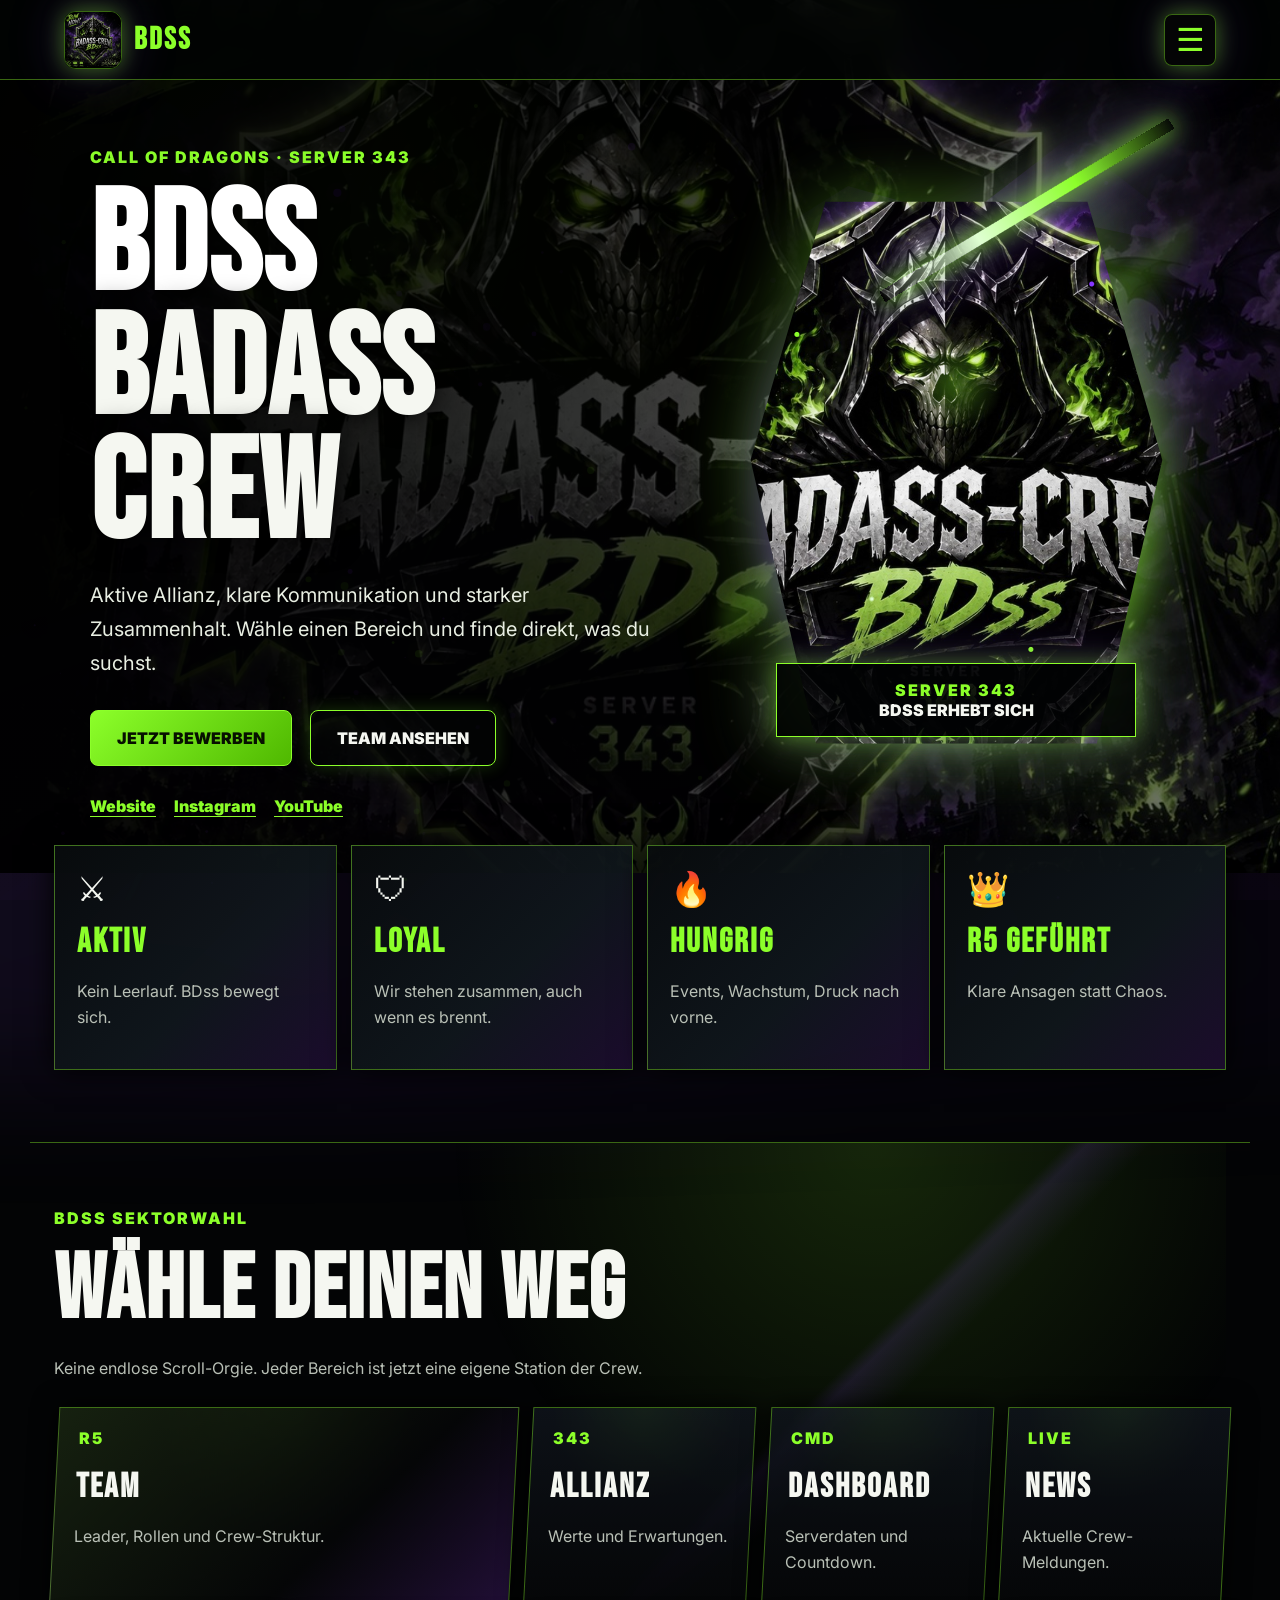
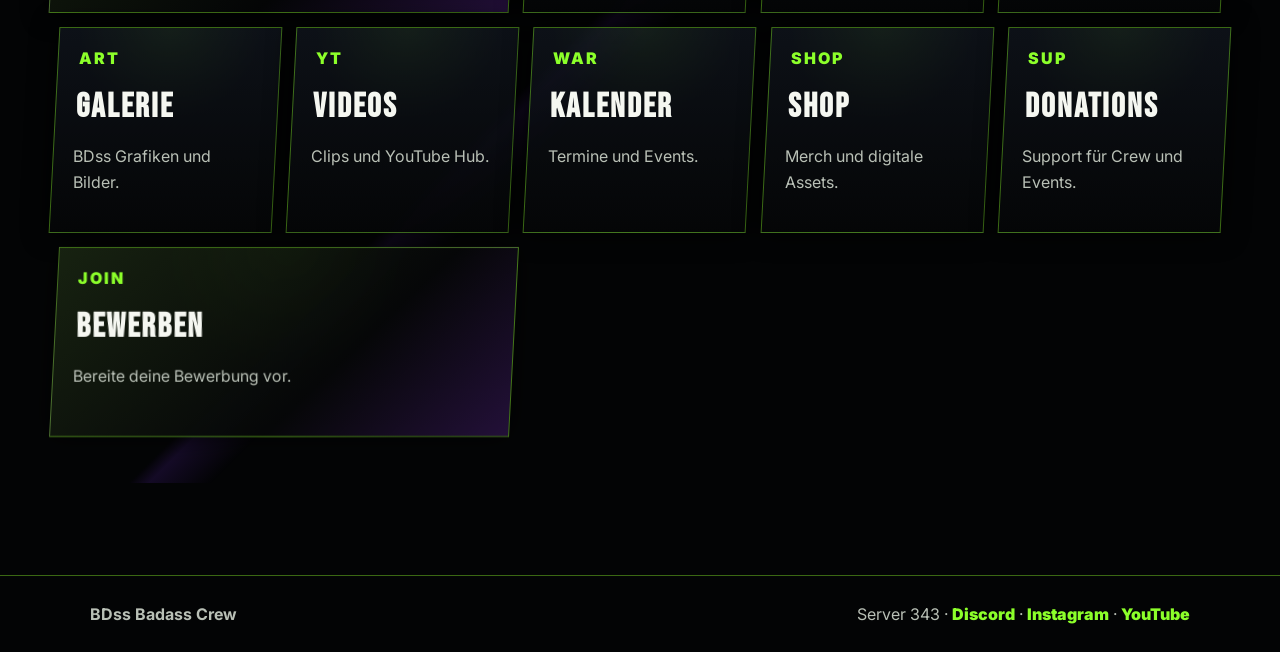
==== commit f2e820a5: "Make homepage explosive with reaper menu" ====
--- a/index.html
+++ b/index.html
@@ -69,33 +69,42 @@
           <a href="https://www.youtube.com/@BDss343" data-social="youtube" target="_blank" rel="noreferrer">YouTube</a>
         </div>
       </div>
-      <div class="hero-card tilt reveal" data-depth="0.18">
-        <img src="recruiting.png" alt="BDss Recruiting Grafik">
-        <div class="card-glow"></div>
+      <div class="reaper-stage tilt reveal" data-depth="0.18" aria-label="Animierter BDss Sensenmann">
+        <div class="reaper-aura"></div>
+        <div class="reaper-figure"></div>
+        <div class="reaper-blade"></div>
+        <div class="reaper-sparks"></div>
+        <div class="reaper-plaque">
+          <strong>Server 343</strong>
+          <span>BDss erhebt sich</span>
+        </div>
       </div>
     </section>
 
-    <section class="value-grid reveal" aria-label="BDss Werte">
-      <article><span>⚔</span><h3>Aktive Allianz</h3><p>Gemeinsam stark, gemeinsam siegreich.</p></article>
-      <article><span>🛡</span><h3>Teamplay</h3><p>Zusammenhalt und Unterstützung stehen bei uns vorne.</p></article>
-      <article><span>🔥</span><h3>Events</h3><p>Regelmäßige Aktionen und Belohnungen.</p></article>
-      <article><span>📈</span><h3>Wachstum</h3><p>Wir wachsen weiter und erreichen gemeinsame Ziele.</p></article>
-      <article><span>🕒</span><h3>Real Life geht vor</h3><p>Spaß am Spiel, aber Respekt vor deinem Alltag.</p></article>
+    <section class="war-strip reveal" aria-label="BDss Schlachtruf">
+      <article><span>⚔</span><strong>Aktiv</strong><p>Kein Leerlauf. BDss bewegt sich.</p></article>
+      <article><span>🛡</span><strong>Loyal</strong><p>Wir stehen zusammen, auch wenn es brennt.</p></article>
+      <article><span>🔥</span><strong>Hungrig</strong><p>Events, Wachstum, Druck nach vorne.</p></article>
+      <article><span>👑</span><strong>R5 geführt</strong><p>Klare Ansagen statt Chaos.</p></article>
     </section>
 
-    <section class="page-shell reveal">
-      <p class="eyebrow">Bereiche</p>
-      <h2>Wohin willst du?</h2>
-      <div class="hub-grid">
-        <a class="hub-card" href="alliance.html"><span>01</span><h3>Allianz</h3><p>Werte, Erwartungen und wofür BDss steht.</p></a>
-        <a class="hub-card" href="team.html"><span>02</span><h3>Team</h3><p>R5-Ebene, Rollen und Crew-Struktur.</p></a>
-        <a class="hub-card" href="dashboard.html"><span>03</span><h3>Dashboard</h3><p>Server, Mitglieder und Event-Countdown auf einen Blick.</p></a>
-        <a class="hub-card" href="news.html"><span>04</span><h3>News</h3><p>Aktuelle Meldungen und Community-Hinweise.</p></a>
-        <a class="hub-card" href="gallery.html"><span>05</span><h3>Galerie</h3><p>BDss Grafiken, Banner und Recruiting-Bilder.</p></a>
-        <a class="hub-card" href="shop.html"><span>06</span><h3>Shop</h3><p>Vorbereiteter Bereich für spätere Crew-Angebote.</p></a>
-        <a class="hub-card" href="donations.html"><span>07</span><h3>Donations</h3><p>Unterstützung für Server, Events und Community.</p></a>
-        <a class="hub-card" href="calendar.html"><span>08</span><h3>Kalender</h3><p>Termine, Events und geplante Aktivitäten.</p></a>
-        <a class="hub-card" href="apply.html"><span>09</span><h3>Bewerbung</h3><p>Bereite deine Bewerbung für Discord vor.</p></a>
+    <section class="battle-map reveal">
+      <div class="battle-copy">
+        <p class="eyebrow">BDss Sektorwahl</p>
+        <h2>Wähle deinen Weg</h2>
+        <p>Keine endlose Scroll-Orgie. Jeder Bereich ist jetzt eine eigene Station der Crew.</p>
+      </div>
+      <div class="gate-grid">
+        <a class="gate-card gate-primary" href="team.html"><span>R5</span><h3>Team</h3><p>Leader, Rollen und Crew-Struktur.</p></a>
+        <a class="gate-card" href="alliance.html"><span>343</span><h3>Allianz</h3><p>Werte und Erwartungen.</p></a>
+        <a class="gate-card" href="dashboard.html"><span>CMD</span><h3>Dashboard</h3><p>Serverdaten und Countdown.</p></a>
+        <a class="gate-card" href="news.html"><span>LIVE</span><h3>News</h3><p>Aktuelle Crew-Meldungen.</p></a>
+        <a class="gate-card" href="gallery.html"><span>ART</span><h3>Galerie</h3><p>BDss Grafiken und Bilder.</p></a>
+        <a class="gate-card" href="videos.html"><span>YT</span><h3>Videos</h3><p>Clips und YouTube Hub.</p></a>
+        <a class="gate-card" href="calendar.html"><span>WAR</span><h3>Kalender</h3><p>Termine und Events.</p></a>
+        <a class="gate-card" href="shop.html"><span>SHOP</span><h3>Shop</h3><p>Merch und digitale Assets.</p></a>
+        <a class="gate-card" href="donations.html"><span>SUP</span><h3>Donations</h3><p>Support für Crew und Events.</p></a>
+        <a class="gate-card gate-apply" href="apply.html"><span>JOIN</span><h3>Bewerben</h3><p>Bereite deine Bewerbung vor.</p></a>
       </div>
     </section>
   </main>
--- a/site-pages.css
+++ b/site-pages.css
@@ -110,17 +110,74 @@
   gap: 18px;
 }
 
+.menu-btn {
+  display: block;
+  width: 52px;
+  height: 52px;
+  border: 1px solid var(--line);
+  border-radius: 8px;
+  background: #050607cc;
+  box-shadow: var(--glow);
+  line-height: 1;
+}
+
 .nav {
-  gap: 10px;
+  position: fixed;
+  top: 80px;
+  right: 5vw;
+  left: auto;
+  width: min(380px, calc(100vw - 32px));
+  display: grid;
+  grid-template-columns: 1fr;
+  gap: 8px;
+  padding: 18px;
+  background: linear-gradient(180deg,#050607f5,#11151dee);
+  border: 1px solid var(--line);
+  border-radius: 0 0 12px 12px;
+  box-shadow: var(--glow), 0 24px 80px #000;
+  transform: translateY(-18px) scale(.98);
+  opacity: 0;
+  visibility: hidden;
+  pointer-events: none;
+  transition: .22s;
+}
+
+.nav.open {
+  display: grid;
+  transform: none;
+  opacity: 1;
+  visibility: visible;
+  pointer-events: auto;
 }
 
 .nav a {
-  font-size: 11px;
+  display: flex;
+  min-height: 42px;
+  align-items: center;
+  justify-content: space-between;
+  padding: 0 12px;
+  border: 1px solid #ffffff12;
+  background: #02030499;
+  font-size: 12px;
+}
+
+.nav a:after {
+  display: none;
+}
+
+.nav a:hover,
+.nav a.active {
+  border-color: var(--green);
+  background: #8cff2a12;
 }
 
 .nav-cta,
 .lang-toggle {
-  padding: 10px 13px;
+  padding: 12px 13px;
+}
+
+.lang-toggle {
+  width: 100%;
 }
 
 .hero {
@@ -128,25 +185,267 @@
   padding-bottom: 56px;
 }
 
-@media (max-width: 1280px) {
-  .menu-btn {
-    display: block;
-  }
-
-  .nav {
-    position: absolute;
-    top: 80px;
-    left: 0;
-    right: 0;
-    display: none;
-    flex-direction: column;
-    background: #020403;
-    padding: 24px;
-  }
-
-  .nav.open {
-    display: flex;
-  }
+.reaper-stage {
+  position: relative;
+  min-height: min(660px, 70vh);
+  isolation: isolate;
+  filter: drop-shadow(0 0 35px #8cff2a66);
+}
+
+.reaper-stage:before {
+  content: "";
+  position: absolute;
+  inset: 8% 0 4%;
+  background:
+    radial-gradient(circle at 50% 34%, #8cff2a3d, transparent 26%),
+    radial-gradient(circle at 70% 40%, #8737ff55, transparent 34%),
+    linear-gradient(140deg, transparent 0 42%, #8cff2a35 43%, transparent 48% 100%);
+  filter: blur(8px);
+  animation: reaperStorm 3.2s ease-in-out infinite;
+  z-index: -2;
+}
+
+.reaper-aura {
+  position: absolute;
+  inset: 7%;
+  border-radius: 50%;
+  background: conic-gradient(from 0deg, #8cff2a00, #8cff2a99, #8737ff88, #8cff2a00);
+  filter: blur(18px);
+  opacity: .8;
+  animation: spin 9s linear infinite;
+  z-index: -1;
+}
+
+.reaper-figure {
+  position: absolute;
+  inset: 0;
+  background-image: url('banner.jpg');
+  background-size: 178%;
+  background-position: 53% 34%;
+  background-repeat: no-repeat;
+  clip-path: polygon(22% 7%, 78% 7%, 94% 48%, 80% 93%, 20% 93%, 6% 48%);
+  border: 1px solid var(--line);
+  box-shadow: inset 0 0 80px #000, var(--glow);
+  animation: reaperBreathe 4.2s ease-in-out infinite;
+}
+
+.reaper-figure:after {
+  content: "";
+  position: absolute;
+  inset: 0;
+  background:
+    radial-gradient(circle at 50% 36%, #8cff2a55, transparent 10%),
+    linear-gradient(90deg, #000b 0 18%, transparent 36% 64%, #000d 86% 100%);
+  mix-blend-mode: screen;
+  animation: eyePulse 1.9s ease-in-out infinite;
+}
+
+.reaper-blade {
+  position: absolute;
+  right: -3%;
+  top: 13%;
+  width: 72%;
+  height: 12px;
+  background: linear-gradient(90deg, transparent, #dfffd2, var(--green), transparent);
+  box-shadow: 0 0 24px var(--green), 0 0 55px #8737ff;
+  transform: rotate(-31deg);
+  transform-origin: 30% 50%;
+  animation: bladeSlash 2.8s ease-in-out infinite;
+}
+
+.reaper-sparks {
+  position: absolute;
+  inset: 0;
+  background:
+    radial-gradient(circle at 16% 28%, #8cff2a 0 2px, transparent 3px),
+    radial-gradient(circle at 79% 20%, #8737ff 0 2px, transparent 3px),
+    radial-gradient(circle at 66% 78%, #8cff2a 0 2px, transparent 3px),
+    radial-gradient(circle at 32% 70%, #dfffd2 0 1px, transparent 3px);
+  animation: sparksFly 2.2s linear infinite;
+}
+
+.reaper-plaque {
+  position: absolute;
+  left: 50%;
+  bottom: 8%;
+  width: min(360px, 82%);
+  transform: translateX(-50%);
+  padding: 16px 20px;
+  border: 1px solid var(--green);
+  background: #020304dd;
+  text-align: center;
+  box-shadow: var(--glow);
+}
+
+.reaper-plaque strong,
+.reaper-plaque span {
+  display: block;
+  text-transform: uppercase;
+  font-weight: 900;
+}
+
+.reaper-plaque strong {
+  color: var(--green);
+  letter-spacing: 2px;
+}
+
+.war-strip {
+  max-width: 1220px;
+  margin: -28px auto 72px;
+  padding: 0 24px;
+  display: grid;
+  grid-template-columns: repeat(4,1fr);
+  gap: 14px;
+}
+
+.war-strip article {
+  position: relative;
+  overflow: hidden;
+  min-height: 150px;
+  padding: 22px;
+  border: 1px solid var(--line);
+  background: linear-gradient(135deg,#080b0df2,#10171cee 58%,#1d0d2fee);
+  box-shadow: 0 0 28px #000;
+}
+
+.war-strip article:before {
+  content: "";
+  position: absolute;
+  inset: 0;
+  background: linear-gradient(120deg, transparent 0 40%, #8cff2a20 42%, transparent 46% 100%);
+  transform: translateX(-100%);
+  animation: gateSweep 4s linear infinite;
+}
+
+.war-strip span {
+  display: block;
+  font-size: 34px;
+  margin-bottom: 12px;
+}
+
+.war-strip strong {
+  display: block;
+  color: var(--green);
+  font-family: 'Bebas Neue';
+  font-size: 34px;
+  letter-spacing: 2px;
+}
+
+.battle-map {
+  position: relative;
+  max-width: 1220px;
+  margin: 0 auto 92px;
+  padding: 46px 24px;
+  border-top: 1px solid var(--line);
+}
+
+.battle-map:before {
+  content: "";
+  position: absolute;
+  inset: 0 24px;
+  background: radial-gradient(circle at 70% 0%, #8cff2a24, transparent 34%), linear-gradient(135deg, #0000 0 48%, #8737ff22 49%, #0000 52% 100%);
+  pointer-events: none;
+}
+
+.battle-copy {
+  position: relative;
+  max-width: 760px;
+  margin-bottom: 26px;
+}
+
+.battle-copy h2 {
+  font-size: clamp(52px, 8vw, 92px);
+}
+
+.gate-grid {
+  position: relative;
+  display: grid;
+  grid-template-columns: repeat(5, 1fr);
+  gap: 14px;
+}
+
+.gate-card {
+  position: relative;
+  overflow: hidden;
+  min-height: 190px;
+  padding: 20px;
+  border: 1px solid #8cff2a66;
+  background:
+    linear-gradient(180deg,#10151dcc,#050607f2),
+    radial-gradient(circle at 50% 0%, #8cff2a44, transparent 40%);
+  color: var(--text);
+  text-decoration: none;
+  box-shadow: 0 0 26px #000;
+  transform: skewX(-3deg);
+  transition: .25s;
+}
+
+.gate-card > * {
+  transform: skewX(3deg);
+}
+
+.gate-card:before {
+  content: "";
+  position: absolute;
+  inset: 0;
+  background: linear-gradient(120deg, transparent 0 42%, #8cff2a24 45%, transparent 49% 100%);
+  transform: translateX(-130%);
+  transition: .35s;
+}
+
+.gate-card:hover {
+  transform: skewX(-3deg) translateY(-8px) scale(1.02);
+  box-shadow: var(--glow);
+}
+
+.gate-card:hover:before {
+  transform: translateX(120%);
+}
+
+.gate-card span {
+  display: inline-block;
+  margin-bottom: 18px;
+  color: var(--green);
+  font-weight: 900;
+  letter-spacing: 2px;
+}
+
+.gate-card h3 {
+  margin: 0 0 12px;
+  font-size: 34px;
+}
+
+.gate-primary,
+.gate-apply {
+  grid-column: span 2;
+  background:
+    linear-gradient(135deg,#182411e8,#050607f4 62%,#24103bee),
+    radial-gradient(circle at 50% 0%, #8cff2a66, transparent 42%);
+}
+
+@keyframes reaperBreathe {
+  50% { transform: translateY(-12px) scale(1.035); filter: brightness(1.2) contrast(1.12); }
+}
+
+@keyframes eyePulse {
+  50% { opacity: .45; filter: brightness(1.55); }
+}
+
+@keyframes bladeSlash {
+  0%, 100% { transform: rotate(-31deg) translate3d(0,0,0); opacity: .72; }
+  48% { transform: rotate(-25deg) translate3d(-18px,18px,0); opacity: 1; }
+}
+
+@keyframes sparksFly {
+  to { transform: translate3d(18px,-34px,0); opacity: .25; }
+}
+
+@keyframes reaperStorm {
+  50% { opacity: .65; transform: scale(1.05) rotate(1deg); }
+}
+
+@keyframes gateSweep {
+  to { transform: translateX(130%); }
 }
 
 @media (max-width: 900px) {
@@ -160,4 +459,32 @@
   .page-hero {
     padding-top: 44px;
   }
-}
+
+  .war-strip,
+  .gate-grid {
+    grid-template-columns: 1fr;
+  }
+
+  .gate-primary,
+  .gate-apply {
+    grid-column: auto;
+  }
+
+  .reaper-stage {
+    min-height: 520px;
+  }
+}
+
+@media (max-width: 560px) {
+  .nav {
+    right: 16px;
+  }
+
+  .reaper-stage {
+    min-height: 420px;
+  }
+
+  .reaper-figure {
+    background-size: 220%;
+  }
+}
